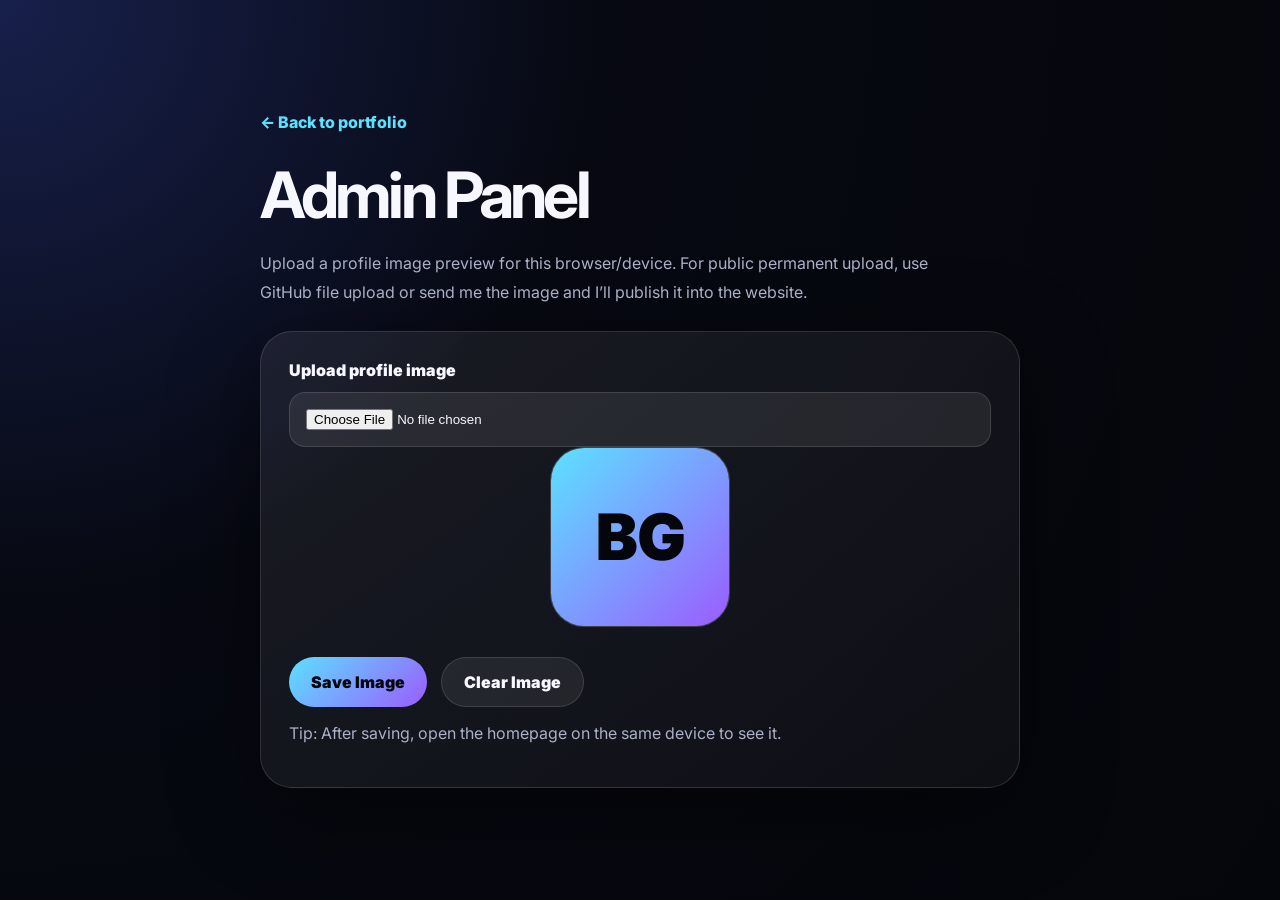
==== admin.html @ e7d26150 "Update portfolio: admin.html" ====
<!DOCTYPE html>
<html lang="en">
<head>
  <meta charset="UTF-8" />
  <meta name="viewport" content="width=device-width, initial-scale=1.0" />
  <title>BKHawk Admin Panel</title>
  <link rel="preconnect" href="https://fonts.googleapis.com">
  <link rel="preconnect" href="https://fonts.gstatic.com" crossorigin>
  <link href="https://fonts.googleapis.com/css2?family=Inter:wght@400;600;800;900&display=swap" rel="stylesheet">
  <link rel="stylesheet" href="styles.css" />
</head>
<body class="admin-body">
  <main class="admin-panel">
    <a class="back" href="index.html">← Back to portfolio</a>
    <h1>Admin Panel</h1>
    <p class="lead small">Upload a profile image preview for this browser/device. For public permanent upload, use GitHub file upload or send me the image and I’ll publish it into the website.</p>

    <div class="admin-card">
      <label for="imageUpload">Upload profile image</label>
      <input id="imageUpload" type="file" accept="image/*" />
      <div class="preview-box">
        <img id="adminPreview" alt="Preview" />
        <div id="adminFallback" class="image-fallback">BG</div>
      </div>
      <div class="hero-actions">
        <button class="btn primary" id="saveImage">Save Image</button>
        <button class="btn ghost" id="clearImage">Clear Image</button>
      </div>
      <p class="hint">Tip: After saving, open the homepage on the same device to see it.</p>
    </div>
  </main>
  <script src="script.js"></script>
</body>
</html>
---- styles.css ----
:root{--bg:#050611;--panel:rgba(255,255,255,.075);--panel2:rgba(255,255,255,.12);--text:#f7f8ff;--muted:#aab0c5;--line:rgba(255,255,255,.13);--blue:#5ce1ff;--purple:#9b5cff;--gold:#ffd66b;--green:#7cffb2;--shadow:0 24px 90px rgba(0,0,0,.48)}*{box-sizing:border-box}html{scroll-behavior:smooth}body{margin:0;font-family:Inter,system-ui,-apple-system,Segoe UI,sans-serif;color:var(--text);background:radial-gradient(circle at top left,#17204b 0,#070912 38%,#05060b 100%);min-height:100vh;overflow-x:hidden}a{color:inherit;text-decoration:none}.noise{position:fixed;inset:0;pointer-events:none;opacity:.05;background-image:url("data:image/svg+xml,%3Csvg xmlns='http://www.w3.org/2000/svg' width='160' height='160'%3E%3Cfilter id='n'%3E%3CfeTurbulence type='fractalNoise' baseFrequency='.8' numOctaves='3' stitchTiles='stitch'/%3E%3C/filter%3E%3Crect width='100%25' height='100%25' filter='url(%23n)'/%3E%3C/svg%3E")}.bg-orb{position:fixed;border-radius:999px;filter:blur(34px);opacity:.43;pointer-events:none}.orb-one{width:340px;height:340px;background:#5ce1ff;top:70px;left:-130px}.orb-two{width:410px;height:410px;background:#9b5cff;right:-170px;bottom:70px}.nav{position:sticky;top:0;z-index:10;display:flex;align-items:center;justify-content:space-between;padding:20px 7vw;background:rgba(7,9,18,.72);backdrop-filter:blur(18px);border-bottom:1px solid var(--line)}.brand{font-weight:900;letter-spacing:.08em}.brand span{color:var(--blue)}.nav nav{display:flex;gap:20px;color:var(--muted);font-weight:700}.nav nav a:hover,.admin-link{color:var(--text)}.section{width:min(1120px,86vw);margin:0 auto;padding:88px 0}.hero{display:grid;grid-template-columns:1.15fr .85fr;gap:44px;align-items:center;min-height:82vh}.eyebrow{color:var(--blue);text-transform:uppercase;letter-spacing:.18em;font-size:.78rem;font-weight:900}.hero h1{font-size:clamp(2.6rem,6.8vw,5.8rem);line-height:.92;margin:14px 0 22px;letter-spacing:-.07em}.lead{font-size:1.18rem;line-height:1.8;color:var(--muted);max-width:720px}.lead.small{font-size:1rem}.hero-actions{display:flex;gap:14px;flex-wrap:wrap;margin-top:30px}.btn{display:inline-flex;align-items:center;justify-content:center;padding:14px 22px;border-radius:999px;font-weight:900;border:1px solid var(--line);transition:.2s transform,.2s background;cursor:pointer;font-family:inherit;font-size:1rem}.btn:hover{transform:translateY(-2px)}.primary{background:linear-gradient(135deg,var(--blue),var(--purple));color:#05060b;border:0}.ghost{background:var(--panel);color:var(--text)}.profile-card,.card,.glass,.showcase-card,.contact,.admin-card{background:linear-gradient(145deg,var(--panel),rgba(255,255,255,.035));border:1px solid var(--line);box-shadow:var(--shadow);border-radius:32px}.profile-card{padding:32px;text-align:center;position:relative;overflow:hidden}.profile-card:before,.showcase-card:before{content:"";position:absolute;inset:-1px;background:linear-gradient(135deg,transparent,rgba(92,225,255,.18),transparent);pointer-events:none}.image-frame,.preview-box{width:180px;height:180px;margin:0 auto 22px;border-radius:34px;overflow:hidden;border:1px solid var(--line);background:rgba(255,255,255,.08);display:grid;place-items:center;position:relative}.image-frame img,.preview-box img{width:100%;height:100%;object-fit:cover;display:none}.image-fallback{position:absolute;inset:0;display:grid;place-items:center;font-size:4rem;font-weight:900;background:linear-gradient(135deg,var(--blue),var(--purple));color:#05060b}.profile-card h2{font-size:2rem;margin:0}.profile-card p{color:var(--muted);line-height:1.7}.mini-tags{display:grid;gap:10px;margin-top:22px}.mini-tags span{padding:11px 12px;border-radius:16px;background:rgba(255,255,255,.07);border:1px solid var(--line);color:var(--muted);font-weight:700;font-size:.9rem}.split{display:grid;grid-template-columns:.8fr 1.2fr;gap:60px;padding:48px}.about-text p{font-size:1.05rem;line-height:1.9;color:var(--muted)}strong{color:var(--text)}h2{font-size:clamp(2rem,4vw,3.35rem);line-height:1;margin:12px 0 28px;letter-spacing:-.05em}.grid{display:grid;grid-template-columns:repeat(4,1fr);gap:18px}.card{padding:26px;min-height:270px}.card .icon{font-size:2.2rem}.card h3{font-size:1.18rem;margin:20px 0 10px}.card p{color:var(--muted);line-height:1.7}.center{text-align:center;padding:54px}.skills{display:flex;flex-wrap:wrap;justify-content:center;gap:12px}.skills span{padding:13px 18px;border:1px solid var(--line);border-radius:999px;background:var(--panel2);font-weight:800}.showcase-card{position:relative;overflow:hidden;padding:48px}.showcase-card p{color:var(--muted);line-height:1.8}.contact{padding:44px;text-align:center}.contact-grid{display:grid;grid-template-columns:repeat(2,1fr);gap:16px;margin-top:28px}.contact-grid a{padding:20px;border:1px solid var(--line);border-radius:22px;background:rgba(255,255,255,.06)}.contact-grid strong,.contact-grid span{display:block}.contact-grid span{color:var(--muted);margin-top:6px}footer{width:min(1120px,86vw);margin:0 auto;padding:34px 0 60px;color:var(--muted);border-top:1px solid var(--line)}.admin-body{display:grid;place-items:center;padding:30px}.admin-panel{width:min(760px,94vw)}.back{color:var(--blue);font-weight:800}.admin-panel h1{font-size:clamp(2.4rem,7vw,4rem);letter-spacing:-.06em;margin:24px 0 8px}.admin-card{padding:28px;margin-top:24px}.admin-card label{display:block;font-weight:900;margin-bottom:12px}.admin-card input{width:100%;padding:16px;border-radius:16px;background:rgba(255,255,255,.08);border:1px solid var(--line);color:var(--text)}.hint{color:var(--muted)}@media(max-width:960px){.nav{padding:18px 5vw}.nav nav{display:none}.hero,.split{grid-template-columns:1fr}.section{width:min(92vw,1120px);padding:64px 0}.hero{min-height:auto}.hero h1{font-size:3rem}.grid,.contact-grid{grid-template-columns:1fr}.split,.center,.showcase-card,.contact{padding:28px}.profile-card{padding:26px}}
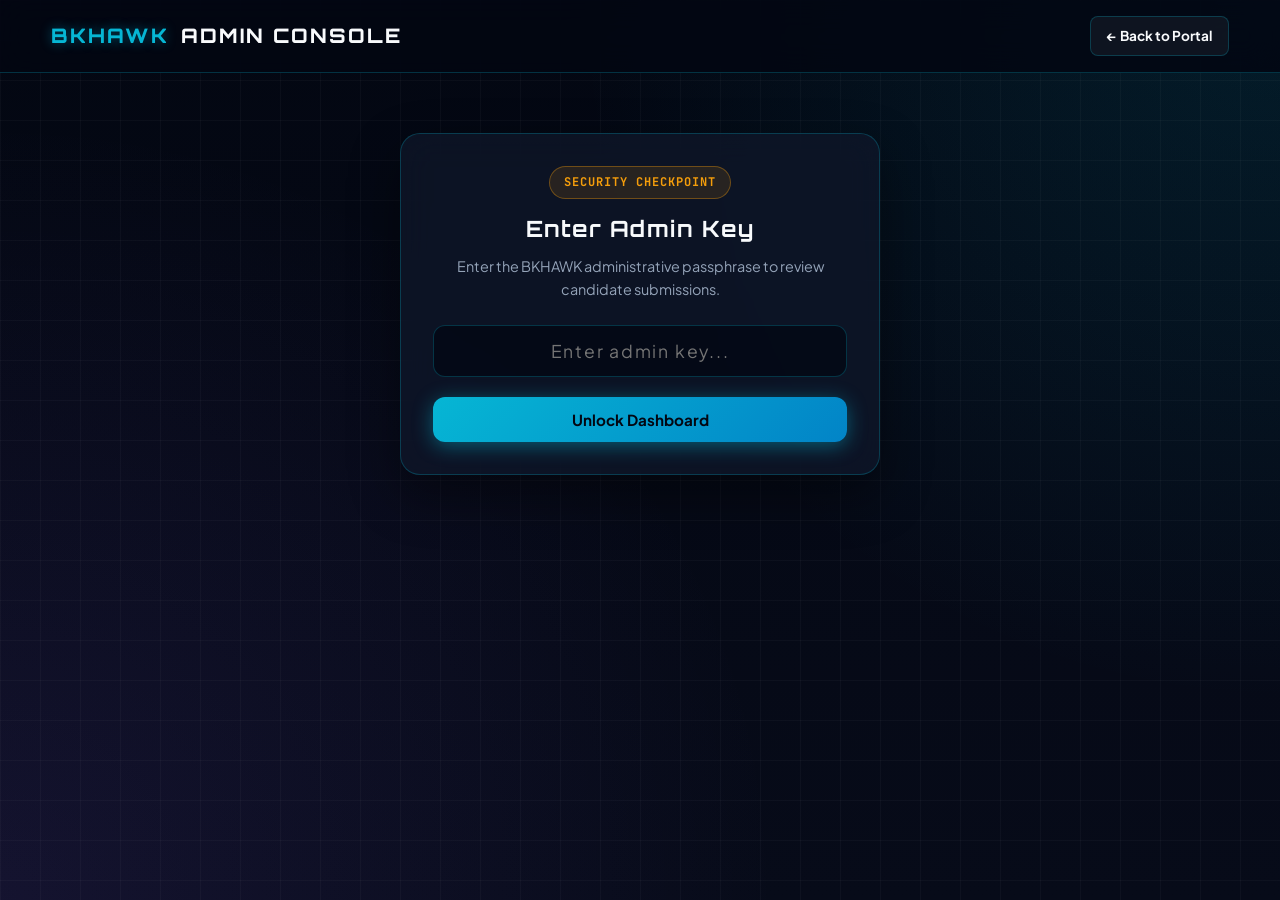
==== commit 55c5b6a9: "Deploy BKHAWK HACKING portal: Google Sign-in, intake form, Telebirr escrow, pending review dashboard" ====
--- a/admin.html
+++ b/admin.html
@@ -1,34 +1,129 @@
 <!DOCTYPE html>
 <html lang="en">
 <head>
-  <meta charset="UTF-8" />
-  <meta name="viewport" content="width=device-width, initial-scale=1.0" />
-  <title>BKHawk Admin Panel</title>
+  <meta charset="UTF-8">
+  <meta name="viewport" content="width=device-width, initial-scale=1.0">
+  <title>BKHAWK HACKING — Admin Operations Console</title>
   <link rel="preconnect" href="https://fonts.googleapis.com">
   <link rel="preconnect" href="https://fonts.gstatic.com" crossorigin>
-  <link href="https://fonts.googleapis.com/css2?family=Inter:wght@400;600;800;900&display=swap" rel="stylesheet">
-  <link rel="stylesheet" href="styles.css" />
+  <link href="https://fonts.googleapis.com/css2?family=Orbitron:wght@600;800;900&family=JetBrains+Mono:wght@400;600;700&family=Plus+Jakarta+Sans:wght@400;500;600;700;800&display=swap" rel="stylesheet">
+  <link rel="stylesheet" href="styles.css">
 </head>
-<body class="admin-body">
-  <main class="admin-panel">
-    <a class="back" href="index.html">← Back to portfolio</a>
-    <h1>Admin Panel</h1>
-    <p class="lead small">Upload a profile image preview for this browser/device. For public permanent upload, use GitHub file upload or send me the image and I’ll publish it into the website.</p>
+<body style="padding-bottom: 60px;">
+  <div class="cyber-grid"></div>
 
-    <div class="admin-card">
-      <label for="imageUpload">Upload profile image</label>
-      <input id="imageUpload" type="file" accept="image/*" />
-      <div class="preview-box">
-        <img id="adminPreview" alt="Preview" />
-        <div id="adminFallback" class="image-fallback">BG</div>
+  <!-- Navbar -->
+  <header class="navbar">
+    <div class="container nav-container">
+      <a href="index.html" class="brand-logo">
+        <span class="accent">BKHAWK</span> ADMIN CONSOLE
+      </a>
+      <div class="nav-actions">
+        <a href="index.html" class="btn btn-secondary btn-sm">← Back to Portal</a>
+        <button id="logoutBtn" class="btn btn-secondary btn-sm" onclick="adminLogout()" style="display: none;">Logout</button>
       </div>
-      <div class="hero-actions">
-        <button class="btn primary" id="saveImage">Save Image</button>
-        <button class="btn ghost" id="clearImage">Clear Image</button>
+    </div>
+  </header>
+
+  <main class="container" style="margin-top: 40px;">
+    <!-- Passcode Gate (if not authenticated) -->
+    <section id="authGate" class="card" style="max-width: 480px; margin: 60px auto; text-align: center;">
+      <div class="badge badge-gold" style="margin-bottom: 12px;">SECURITY CHECKPOINT</div>
+      <h2 class="card-title">Enter Admin Key</h2>
+      <p class="card-subtitle" style="margin-bottom: 24px;">Enter the BKHAWK administrative passphrase to review candidate submissions.</p>
+
+      <div class="form-group">
+        <input type="password" id="adminKeyInput" class="form-input" placeholder="Enter admin key..." style="text-align: center; font-size: 1.1rem; letter-spacing: 0.1em;">
       </div>
-      <p class="hint">Tip: After saving, open the homepage on the same device to see it.</p>
+      <button class="btn btn-primary" onclick="unlockAdmin()" style="width: 100%;">Unlock Dashboard</button>
+      <p id="authError" style="color: var(--red); font-size: 0.85rem; margin-top: 12px; display: none;">Invalid admin key.</p>
+    </section>
+
+    <!-- Main Admin Dashboard View -->
+    <section id="adminDashboard" style="display: none;">
+      <!-- Stats Row -->
+      <div style="display: grid; grid-template-columns: repeat(auto-fit, minmax(200px, 1fr)); gap: 16px; margin-bottom: 30px;">
+        <div class="card" style="padding: 20px;">
+          <span style="color: var(--text-dim); font-size: 0.8rem; text-transform: uppercase; font-weight: 700;">Total Submissions</span>
+          <div id="statTotal" style="font-family: var(--font-display); font-size: 2rem; color: var(--text); margin-top: 6px;">0</div>
+        </div>
+        <div class="card" style="padding: 20px; border-color: rgba(245, 158, 11, 0.4);">
+          <span style="color: var(--gold); font-size: 0.8rem; text-transform: uppercase; font-weight: 700;">🟡 Pending Review</span>
+          <div id="statPending" style="font-family: var(--font-display); font-size: 2rem; color: var(--gold); margin-top: 6px;">0</div>
+        </div>
+        <div class="card" style="padding: 20px; border-color: rgba(6, 182, 212, 0.4);">
+          <span style="color: var(--cyan); font-size: 0.8rem; text-transform: uppercase; font-weight: 700;">🔵 In Progress</span>
+          <div id="statRunning" style="font-family: var(--font-display); font-size: 2rem; color: var(--cyan); margin-top: 6px;">0</div>
+        </div>
+        <div class="card" style="padding: 20px; border-color: rgba(16, 185, 129, 0.4);">
+          <span style="color: var(--emerald); font-size: 0.8rem; text-transform: uppercase; font-weight: 700;">🟢 Completed</span>
+          <div id="statCompleted" style="font-family: var(--font-display); font-size: 2rem; color: var(--emerald); margin-top: 6px;">0</div>
+        </div>
+      </div>
+
+      <!-- Controls & Search -->
+      <div class="card" style="padding: 24px; margin-bottom: 24px;">
+        <div style="display: flex; justify-content: space-between; align-items: center; flex-wrap: wrap; gap: 16px;">
+          <div>
+            <h2 class="card-title" style="margin-bottom: 4px;">Candidate Submissions Queue</h2>
+            <p class="card-subtitle">All submissions ordered chronologically by submit time.</p>
+          </div>
+          <div style="display: flex; gap: 10px; align-items: center;">
+            <button class="btn btn-secondary btn-sm" onclick="fetchAdminSubmissions()">🔄 Refresh Queue</button>
+            <span id="autoRefreshStatus" style="font-size: 0.8rem; color: var(--text-dim); font-family: var(--font-mono);">Auto: ON (10s)</span>
+          </div>
+        </div>
+      </div>
+
+      <!-- Submissions Table Card -->
+      <div class="card" style="padding: 0; overflow: hidden;">
+        <div class="admin-table-container">
+          <table class="admin-table">
+            <thead>
+              <tr>
+                <th>Submission ID</th>
+                <th>Submit Time (UTC)</th>
+                <th>Candidate Details</th>
+                <th>Phone Number</th>
+                <th>Telebirr Ref / SMS</th>
+                <th>Status</th>
+                <th>Actions</th>
+              </tr>
+            </thead>
+            <tbody id="submissionsTableBody">
+              <tr>
+                <td colspan="7" style="text-align: center; color: var(--text-dim); padding: 40px;">
+                  Loading queue...
+                </td>
+              </tr>
+            </tbody>
+          </table>
+        </div>
+      </div>
+    </section>
+  </main>
+
+  <!-- Inspection Modal -->
+  <div id="inspectModal" class="modal-overlay">
+    <div class="modal-content">
+      <div style="display: flex; justify-content: space-between; align-items: center; margin-bottom: 20px;">
+        <h3 class="card-title" style="margin-bottom: 0;">Submission Details</h3>
+        <button class="copy-btn" onclick="closeModal()">✕ Close</button>
+      </div>
+      <div id="modalDetailsBody" style="font-family: var(--font-mono); font-size: 0.88rem; line-height: 1.8;">
+      </div>
+      <div style="margin-top: 24px; display: flex; gap: 12px; justify-content: flex-end;">
+        <button class="btn btn-secondary btn-sm" onclick="closeModal()">Close</button>
+      </div>
     </div>
-  </main>
+  </div>
+
   <script src="script.js"></script>
+  <script>
+    // Initialize admin dashboard
+    window.addEventListener('DOMContentLoaded', () => {
+      checkAdminAuth();
+    });
+  </script>
 </body>
 </html>
--- a/styles.css
+++ b/styles.css
@@ -1 +1,619 @@
-:root{--bg:#050611;--panel:rgba(255,255,255,.075);--panel2:rgba(255,255,255,.12);--text:#f7f8ff;--muted:#aab0c5;--line:rgba(255,255,255,.13);--blue:#5ce1ff;--purple:#9b5cff;--gold:#ffd66b;--green:#7cffb2;--shadow:0 24px 90px rgba(0,0,0,.48)}*{box-sizing:border-box}html{scroll-behavior:smooth}body{margin:0;font-family:Inter,system-ui,-apple-system,Segoe UI,sans-serif;color:var(--text);background:radial-gradient(circle at top left,#17204b 0,#070912 38%,#05060b 100%);min-height:100vh;overflow-x:hidden}a{color:inherit;text-decoration:none}.noise{position:fixed;inset:0;pointer-events:none;opacity:.05;background-image:url("data:image/svg+xml,%3Csvg xmlns='http://www.w3.org/2000/svg' width='160' height='160'%3E%3Cfilter id='n'%3E%3CfeTurbulence type='fractalNoise' baseFrequency='.8' numOctaves='3' stitchTiles='stitch'/%3E%3C/filter%3E%3Crect width='100%25' height='100%25' filter='url(%23n)'/%3E%3C/svg%3E")}.bg-orb{position:fixed;border-radius:999px;filter:blur(34px);opacity:.43;pointer-events:none}.orb-one{width:340px;height:340px;background:#5ce1ff;top:70px;left:-130px}.orb-two{width:410px;height:410px;background:#9b5cff;right:-170px;bottom:70px}.nav{position:sticky;top:0;z-index:10;display:flex;align-items:center;justify-content:space-between;padding:20px 7vw;background:rgba(7,9,18,.72);backdrop-filter:blur(18px);border-bottom:1px solid var(--line)}.brand{font-weight:900;letter-spacing:.08em}.brand span{color:var(--blue)}.nav nav{display:flex;gap:20px;color:var(--muted);font-weight:700}.nav nav a:hover,.admin-link{color:var(--text)}.section{width:min(1120px,86vw);margin:0 auto;padding:88px 0}.hero{display:grid;grid-template-columns:1.15fr .85fr;gap:44px;align-items:center;min-height:82vh}.eyebrow{color:var(--blue);text-transform:uppercase;letter-spacing:.18em;font-size:.78rem;font-weight:900}.hero h1{font-size:clamp(2.6rem,6.8vw,5.8rem);line-height:.92;margin:14px 0 22px;letter-spacing:-.07em}.lead{font-size:1.18rem;line-height:1.8;color:var(--muted);max-width:720px}.lead.small{font-size:1rem}.hero-actions{display:flex;gap:14px;flex-wrap:wrap;margin-top:30px}.btn{display:inline-flex;align-items:center;justify-content:center;padding:14px 22px;border-radius:999px;font-weight:900;border:1px solid var(--line);transition:.2s transform,.2s background;cursor:pointer;font-family:inherit;font-size:1rem}.btn:hover{transform:translateY(-2px)}.primary{background:linear-gradient(135deg,var(--blue),var(--purple));color:#05060b;border:0}.ghost{background:var(--panel);color:var(--text)}.profile-card,.card,.glass,.showcase-card,.contact,.admin-card{background:linear-gradient(145deg,var(--panel),rgba(255,255,255,.035));border:1px solid var(--line);box-shadow:var(--shadow);border-radius:32px}.profile-card{padding:32px;text-align:center;position:relative;overflow:hidden}.profile-card:before,.showcase-card:before{content:"";position:absolute;inset:-1px;background:linear-gradient(135deg,transparent,rgba(92,225,255,.18),transparent);pointer-events:none}.image-frame,.preview-box{width:180px;height:180px;margin:0 auto 22px;border-radius:34px;overflow:hidden;border:1px solid var(--line);background:rgba(255,255,255,.08);display:grid;place-items:center;position:relative}.image-frame img,.preview-box img{width:100%;height:100%;object-fit:cover;display:none}.image-fallback{position:absolute;inset:0;display:grid;place-items:center;font-size:4rem;font-weight:900;background:linear-gradient(135deg,var(--blue),var(--purple));color:#05060b}.profile-card h2{font-size:2rem;margin:0}.profile-card p{color:var(--muted);line-height:1.7}.mini-tags{display:grid;gap:10px;margin-top:22px}.mini-tags span{padding:11px 12px;border-radius:16px;background:rgba(255,255,255,.07);border:1px solid var(--line);color:var(--muted);font-weight:700;font-size:.9rem}.split{display:grid;grid-template-columns:.8fr 1.2fr;gap:60px;padding:48px}.about-text p{font-size:1.05rem;line-height:1.9;color:var(--muted)}strong{color:var(--text)}h2{font-size:clamp(2rem,4vw,3.35rem);line-height:1;margin:12px 0 28px;letter-spacing:-.05em}.grid{display:grid;grid-template-columns:repeat(4,1fr);gap:18px}.card{padding:26px;min-height:270px}.card .icon{font-size:2.2rem}.card h3{font-size:1.18rem;margin:20px 0 10px}.card p{color:var(--muted);line-height:1.7}.center{text-align:center;padding:54px}.skills{display:flex;flex-wrap:wrap;justify-content:center;gap:12px}.skills span{padding:13px 18px;border:1px solid var(--line);border-radius:999px;background:var(--panel2);font-weight:800}.showcase-card{position:relative;overflow:hidden;padding:48px}.showcase-card p{color:var(--muted);line-height:1.8}.contact{padding:44px;text-align:center}.contact-grid{display:grid;grid-template-columns:repeat(2,1fr);gap:16px;margin-top:28px}.contact-grid a{padding:20px;border:1px solid var(--line);border-radius:22px;background:rgba(255,255,255,.06)}.contact-grid strong,.contact-grid span{display:block}.contact-grid span{color:var(--muted);margin-top:6px}footer{width:min(1120px,86vw);margin:0 auto;padding:34px 0 60px;color:var(--muted);border-top:1px solid var(--line)}.admin-body{display:grid;place-items:center;padding:30px}.admin-panel{width:min(760px,94vw)}.back{color:var(--blue);font-weight:800}.admin-panel h1{font-size:clamp(2.4rem,7vw,4rem);letter-spacing:-.06em;margin:24px 0 8px}.admin-card{padding:28px;margin-top:24px}.admin-card label{display:block;font-weight:900;margin-bottom:12px}.admin-card input{width:100%;padding:16px;border-radius:16px;background:rgba(255,255,255,.08);border:1px solid var(--line);color:var(--text)}.hint{color:var(--muted)}@media(max-width:960px){.nav{padding:18px 5vw}.nav nav{display:none}.hero,.split{grid-template-columns:1fr}.section{width:min(92vw,1120px);padding:64px 0}.hero{min-height:auto}.hero h1{font-size:3rem}.grid,.contact-grid{grid-template-columns:1fr}.split,.center,.showcase-card,.contact{padding:28px}.profile-card{padding:26px}}
+:root {
+  --bg: #030712;
+  --bg-card: rgba(15, 23, 42, 0.75);
+  --border: rgba(6, 182, 212, 0.25);
+  --border-focus: #06b6d4;
+  --cyan: #06b6d4;
+  --cyan-glow: rgba(6, 182, 212, 0.45);
+  --emerald: #10b981;
+  --emerald-glow: rgba(16, 185, 129, 0.35);
+  --gold: #f59e0b;
+  --gold-glow: rgba(245, 158, 11, 0.3);
+  --red: #f43f5e;
+  --purple: #8b5cf6;
+  --telebirr: #0284c7;
+  --text: #f8fafc;
+  --text-dim: #94a3b8;
+  --font-mono: 'JetBrains Mono', 'Fira Code', monospace;
+  --font-sans: 'Plus Jakarta Sans', system-ui, -apple-system, sans-serif;
+  --font-display: 'Orbitron', sans-serif;
+}
+
+* {
+  box-sizing: border-box;
+  margin: 0;
+  padding: 0;
+}
+
+html {
+  scroll-behavior: smooth;
+}
+
+body {
+  background-color: var(--bg);
+  background-image: 
+    radial-gradient(circle at top right, rgba(6, 182, 212, 0.12), transparent 45%),
+    radial-gradient(circle at bottom left, rgba(139, 92, 246, 0.1), transparent 50%),
+    linear-gradient(to bottom, #030712, #070b19);
+  color: var(--text);
+  font-family: var(--font-sans);
+  min-height: 100vh;
+  line-height: 1.6;
+  overflow-x: hidden;
+}
+
+/* Background Cyber Grid */
+.cyber-grid {
+  position: fixed;
+  inset: 0;
+  background-image: 
+    linear-gradient(to right, rgba(255, 255, 255, 0.03) 1px, transparent 1px),
+    linear-gradient(to bottom, rgba(255, 255, 255, 0.03) 1px, transparent 1px);
+  background-size: 40px 40px;
+  pointer-events: none;
+  z-index: 0;
+}
+
+.container {
+  width: min(1200px, 92vw);
+  margin: 0 auto;
+  position: relative;
+  z-index: 1;
+}
+
+/* Navigation */
+.navbar {
+  position: sticky;
+  top: 0;
+  z-index: 50;
+  backdrop-filter: blur(16px);
+  background: rgba(3, 7, 18, 0.85);
+  border-bottom: 1px solid var(--border);
+  padding: 16px 0;
+}
+
+.nav-container {
+  display: flex;
+  align-items: center;
+  justify-content: space-between;
+}
+
+.brand-logo {
+  display: flex;
+  align-items: center;
+  gap: 12px;
+  font-family: var(--font-display);
+  font-size: 1.25rem;
+  font-weight: 800;
+  letter-spacing: 0.1em;
+  color: var(--text);
+  text-decoration: none;
+}
+
+.brand-logo .accent {
+  color: var(--cyan);
+  text-shadow: 0 0 12px var(--cyan-glow);
+}
+
+.nav-links {
+  display: flex;
+  align-items: center;
+  gap: 24px;
+}
+
+.nav-links a {
+  color: var(--text-dim);
+  text-decoration: none;
+  font-size: 0.92rem;
+  font-weight: 600;
+  transition: color 0.2s;
+}
+
+.nav-links a:hover {
+  color: var(--cyan);
+}
+
+.nav-actions {
+  display: flex;
+  align-items: center;
+  gap: 14px;
+}
+
+/* Badges */
+.badge {
+  display: inline-flex;
+  align-items: center;
+  gap: 6px;
+  padding: 6px 14px;
+  border-radius: 999px;
+  font-size: 0.75rem;
+  font-weight: 700;
+  text-transform: uppercase;
+  letter-spacing: 0.08em;
+  font-family: var(--font-mono);
+}
+
+.badge-cyan {
+  background: rgba(6, 182, 212, 0.12);
+  color: var(--cyan);
+  border: 1px solid rgba(6, 182, 212, 0.35);
+}
+
+.badge-gold {
+  background: rgba(245, 158, 11, 0.12);
+  color: var(--gold);
+  border: 1px solid rgba(245, 158, 11, 0.35);
+}
+
+.badge-emerald {
+  background: rgba(16, 185, 129, 0.12);
+  color: var(--emerald);
+  border: 1px solid rgba(16, 185, 129, 0.35);
+}
+
+.badge-red {
+  background: rgba(244, 63, 94, 0.12);
+  color: var(--red);
+  border: 1px solid rgba(244, 63, 94, 0.35);
+}
+
+/* Hero Section */
+.hero {
+  padding: 80px 0 60px;
+  text-align: center;
+}
+
+.hero h1 {
+  font-family: var(--font-display);
+  font-size: clamp(2.4rem, 6vw, 4.2rem);
+  font-weight: 900;
+  line-height: 1.1;
+  letter-spacing: -0.02em;
+  margin: 20px 0;
+  background: linear-gradient(135deg, #ffffff 40%, var(--cyan) 100%);
+  -webkit-background-clip: text;
+  -webkit-text-fill-color: transparent;
+}
+
+.hero p.lead {
+  font-size: 1.15rem;
+  color: var(--text-dim);
+  max-width: 760px;
+  margin: 0 auto 36px;
+  line-height: 1.8;
+}
+
+.hero-cta {
+  display: flex;
+  justify-content: center;
+  gap: 16px;
+  flex-wrap: wrap;
+}
+
+/* Buttons */
+.btn {
+  display: inline-flex;
+  align-items: center;
+  justify-content: center;
+  gap: 10px;
+  padding: 13px 26px;
+  border-radius: 12px;
+  font-size: 0.95rem;
+  font-weight: 700;
+  cursor: pointer;
+  transition: all 0.25s ease;
+  text-decoration: none;
+  font-family: var(--font-sans);
+  border: none;
+}
+
+.btn-primary {
+  background: linear-gradient(135deg, var(--cyan), #0284c7);
+  color: #030712;
+  box-shadow: 0 4px 20px var(--cyan-glow);
+}
+
+.btn-primary:hover {
+  transform: translateY(-2px);
+  box-shadow: 0 6px 28px var(--cyan-glow);
+}
+
+.btn-secondary {
+  background: rgba(255, 255, 255, 0.05);
+  color: var(--text);
+  border: 1px solid var(--border);
+}
+
+.btn-secondary:hover {
+  background: rgba(255, 255, 255, 0.1);
+  border-color: var(--cyan);
+}
+
+.btn-telebirr {
+  background: linear-gradient(135deg, #0284c7, #0369a1);
+  color: #ffffff;
+  box-shadow: 0 4px 18px rgba(2, 132, 199, 0.4);
+}
+
+.btn-telebirr:hover {
+  transform: translateY(-2px);
+}
+
+.btn-admin {
+  background: rgba(139, 92, 246, 0.15);
+  color: #c4b5fd;
+  border: 1px solid rgba(139, 92, 246, 0.4);
+}
+
+.btn-admin:hover {
+  background: rgba(139, 92, 246, 0.25);
+}
+
+.btn-sm {
+  padding: 8px 16px;
+  font-size: 0.85rem;
+  border-radius: 8px;
+}
+
+/* Cards & Layout */
+.grid-2 {
+  display: grid;
+  grid-template-columns: 1.1fr 0.9fr;
+  gap: 32px;
+  margin: 50px 0;
+  align-items: start;
+}
+
+.card {
+  background: var(--bg-card);
+  backdrop-filter: blur(16px);
+  border: 1px solid var(--border);
+  border-radius: 20px;
+  padding: 32px;
+  box-shadow: 0 20px 50px rgba(0, 0, 0, 0.4);
+}
+
+.card-header {
+  margin-bottom: 24px;
+}
+
+.card-title {
+  font-family: var(--font-display);
+  font-size: 1.4rem;
+  font-weight: 700;
+  letter-spacing: 0.05em;
+  color: var(--text);
+  margin-bottom: 8px;
+}
+
+.card-subtitle {
+  color: var(--text-dim);
+  font-size: 0.9rem;
+}
+
+/* Google Sign-in bar */
+.google-auth-box {
+  background: rgba(255, 255, 255, 0.04);
+  border: 1px dashed rgba(255, 255, 255, 0.15);
+  border-radius: 14px;
+  padding: 16px;
+  margin-bottom: 24px;
+  display: flex;
+  align-items: center;
+  justify-content: space-between;
+  gap: 16px;
+}
+
+.google-user-info {
+  display: flex;
+  align-items: center;
+  gap: 12px;
+}
+
+.google-user-avatar {
+  width: 38px;
+  height: 38px;
+  border-radius: 50%;
+  border: 2px solid var(--cyan);
+}
+
+/* Form Styles */
+.form-group {
+  margin-bottom: 20px;
+}
+
+.form-label {
+  display: block;
+  font-size: 0.86rem;
+  font-weight: 600;
+  color: var(--text);
+  margin-bottom: 8px;
+  text-transform: uppercase;
+  letter-spacing: 0.06em;
+}
+
+.form-input {
+  width: 100%;
+  padding: 14px 18px;
+  background: rgba(3, 7, 18, 0.65);
+  border: 1px solid var(--border);
+  border-radius: 12px;
+  color: var(--text);
+  font-family: var(--font-sans);
+  font-size: 0.95rem;
+  transition: all 0.2s;
+}
+
+.form-input:focus {
+  outline: none;
+  border-color: var(--cyan);
+  box-shadow: 0 0 16px var(--cyan-glow);
+}
+
+/* Checkbox Tracks */
+.tracks-selection {
+  display: grid;
+  grid-template-columns: 1fr 1fr;
+  gap: 12px;
+  margin: 16px 0 24px;
+}
+
+.track-check {
+  display: flex;
+  align-items: center;
+  gap: 10px;
+  background: rgba(255, 255, 255, 0.03);
+  border: 1px solid var(--border);
+  border-radius: 10px;
+  padding: 12px 14px;
+  cursor: pointer;
+  transition: all 0.2s;
+  font-size: 0.88rem;
+  font-weight: 600;
+}
+
+.track-check:hover {
+  background: rgba(6, 182, 212, 0.08);
+  border-color: var(--cyan);
+}
+
+.track-check input {
+  accent-color: var(--cyan);
+  width: 18px;
+  height: 18px;
+}
+
+/* Telebirr Box */
+.telebirr-banner {
+  background: linear-gradient(135deg, rgba(2, 132, 199, 0.2), rgba(15, 23, 42, 0.8));
+  border: 1px solid rgba(2, 132, 199, 0.4);
+  border-radius: 16px;
+  padding: 20px;
+  margin-bottom: 24px;
+}
+
+.telebirr-row {
+  display: flex;
+  align-items: center;
+  justify-content: space-between;
+  margin-bottom: 12px;
+}
+
+.telebirr-amount {
+  font-family: var(--font-mono);
+  font-size: 1.5rem;
+  font-weight: 800;
+  color: #38bdf8;
+}
+
+.telebirr-acc {
+  display: flex;
+  align-items: center;
+  gap: 10px;
+  background: rgba(0, 0, 0, 0.4);
+  padding: 8px 14px;
+  border-radius: 8px;
+  font-family: var(--font-mono);
+  font-size: 0.95rem;
+  color: #ffffff;
+}
+
+.copy-btn {
+  background: rgba(255, 255, 255, 0.1);
+  border: 1px solid rgba(255, 255, 255, 0.2);
+  color: #ffffff;
+  padding: 4px 10px;
+  border-radius: 6px;
+  font-size: 0.75rem;
+  cursor: pointer;
+  transition: all 0.2s;
+}
+
+.copy-btn:hover {
+  background: var(--cyan);
+  color: #030712;
+}
+
+/* Pending Review Result Card */
+.pending-card {
+  display: none;
+  background: linear-gradient(135deg, rgba(245, 158, 11, 0.08), rgba(15, 23, 42, 0.9));
+  border: 2px solid var(--gold);
+  border-radius: 20px;
+  padding: 32px;
+  box-shadow: 0 0 35px var(--gold-glow);
+  margin-top: 30px;
+  text-align: center;
+}
+
+.pending-header {
+  display: flex;
+  align-items: center;
+  justify-content: center;
+  gap: 12px;
+  margin-bottom: 16px;
+}
+
+.pending-title {
+  font-family: var(--font-display);
+  font-size: 1.6rem;
+  font-weight: 800;
+  color: var(--gold);
+}
+
+.meta-box {
+  background: rgba(0, 0, 0, 0.5);
+  border-radius: 12px;
+  padding: 16px;
+  margin: 20px 0;
+  font-family: var(--font-mono);
+  font-size: 0.9rem;
+  text-align: left;
+}
+
+.meta-row {
+  display: flex;
+  justify-content: space-between;
+  padding: 6px 0;
+  border-bottom: 1px solid rgba(255, 255, 255, 0.07);
+}
+
+.meta-row:last-child {
+  border-bottom: none;
+}
+
+.meta-label {
+  color: var(--text-dim);
+}
+
+.meta-value {
+  color: var(--cyan);
+  font-weight: 700;
+}
+
+/* Timeline Steps */
+.step-tracker {
+  display: flex;
+  justify-content: space-between;
+  margin: 30px 0 20px;
+  position: relative;
+}
+
+.step-tracker::before {
+  content: "";
+  position: absolute;
+  top: 18px;
+  left: 30px;
+  right: 30px;
+  height: 2px;
+  background: rgba(255, 255, 255, 0.1);
+  z-index: 0;
+}
+
+.step-item {
+  position: relative;
+  z-index: 1;
+  text-align: center;
+  flex: 1;
+}
+
+.step-circle {
+  width: 36px;
+  height: 36px;
+  border-radius: 50%;
+  background: #030712;
+  border: 2px solid var(--text-dim);
+  display: flex;
+  align-items: center;
+  justify-content: center;
+  margin: 0 auto 8px;
+  font-size: 0.85rem;
+  font-weight: 800;
+  font-family: var(--font-mono);
+}
+
+.step-item.active .step-circle {
+  border-color: var(--gold);
+  color: var(--gold);
+  box-shadow: 0 0 15px var(--gold-glow);
+}
+
+.step-item.completed .step-circle {
+  border-color: var(--emerald);
+  color: var(--emerald);
+  box-shadow: 0 0 15px var(--emerald-glow);
+}
+
+.step-text {
+  font-size: 0.75rem;
+  color: var(--text-dim);
+  font-weight: 600;
+}
+
+/* Admin Dashboard Table */
+.admin-table-container {
+  overflow-x: auto;
+  margin-top: 24px;
+}
+
+.admin-table {
+  width: 100%;
+  border-collapse: collapse;
+  font-size: 0.88rem;
+  text-align: left;
+}
+
+.admin-table th {
+  background: rgba(255, 255, 255, 0.04);
+  color: var(--text-dim);
+  padding: 14px 16px;
+  font-weight: 700;
+  text-transform: uppercase;
+  letter-spacing: 0.05em;
+  border-bottom: 1px solid var(--border);
+}
+
+.admin-table td {
+  padding: 16px;
+  border-bottom: 1px solid rgba(255, 255, 255, 0.06);
+  vertical-align: middle;
+}
+
+.admin-table tr:hover {
+  background: rgba(6, 182, 212, 0.04);
+}
+
+/* Modal */
+.modal-overlay {
+  display: none;
+  position: fixed;
+  inset: 0;
+  background: rgba(0, 0, 0, 0.8);
+  backdrop-filter: blur(8px);
+  z-index: 100;
+  place-items: center;
+  padding: 20px;
+}
+
+.modal-content {
+  background: var(--bg-card);
+  border: 1px solid var(--cyan);
+  border-radius: 20px;
+  padding: 32px;
+  max-width: 600px;
+  width: 100%;
+  box-shadow: 0 0 50px var(--cyan-glow);
+}
+
+/* Responsive */
+@media (max-width: 900px) {
+  .grid-2 {
+    grid-template-columns: 1fr;
+  }
+  .nav-links {
+    display: none;
+  }
+  .tracks-selection {
+    grid-template-columns: 1fr;
+  }
+}
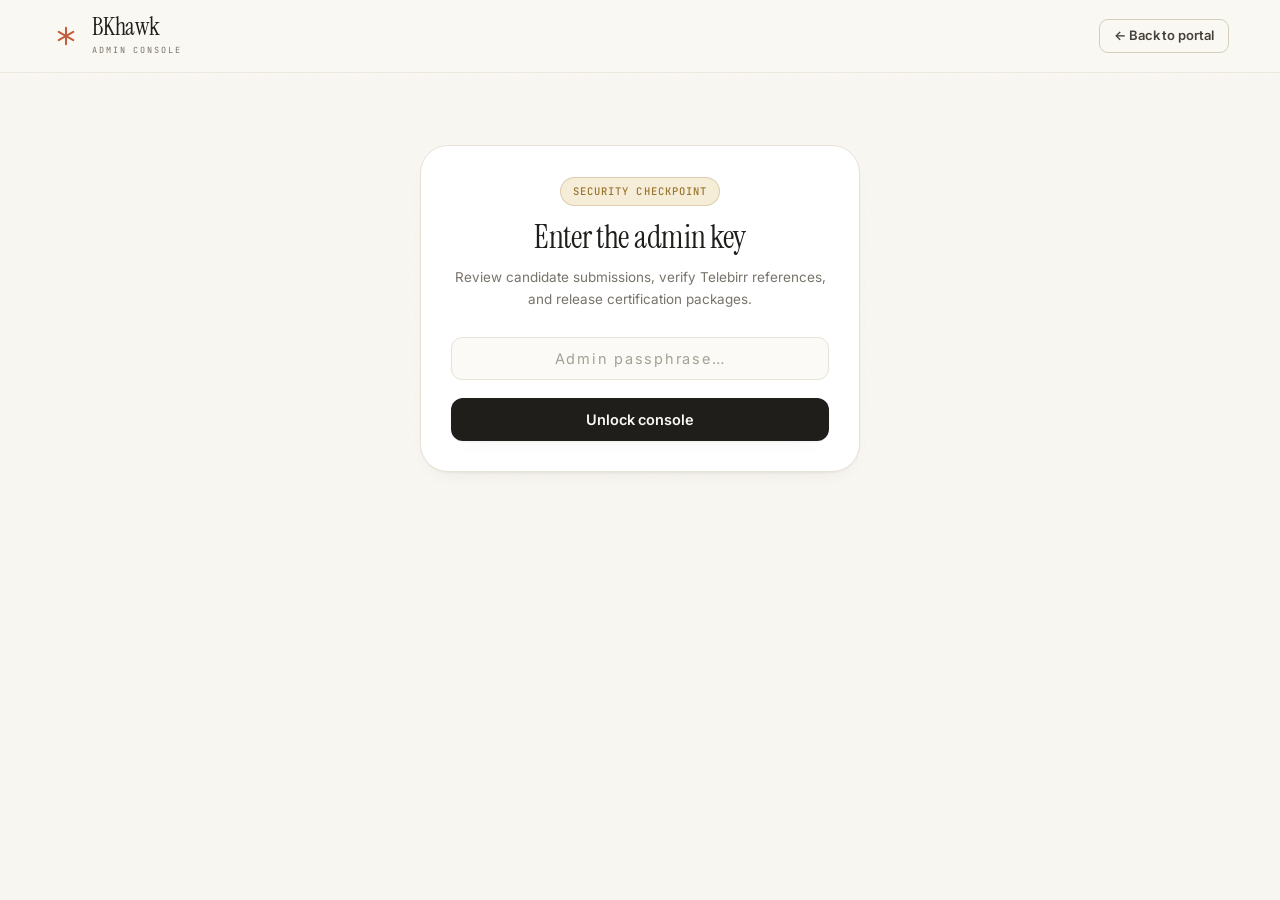
==== commit c9e0a162: "deploy: new BKHAWK portal UI + status app" ====
--- a/admin.html
+++ b/admin.html
@@ -1,100 +1,110 @@
 <!DOCTYPE html>
-<html lang="en">
+<html lang="en" data-theme="light">
 <head>
   <meta charset="UTF-8">
   <meta name="viewport" content="width=device-width, initial-scale=1.0">
-  <title>BKHAWK HACKING — Admin Operations Console</title>
+  <title>BKHAWK — Admin Console</title>
+  <link rel="icon" href="data:image/svg+xml,%3Csvg xmlns='http://www.w3.org/2000/svg' viewBox='0 0 64 64'%3E%3Crect width='64' height='64' rx='15' fill='%231f1e1b'/%3E%3Cpath d='M32 14v36M15 23l34 18M49 23L15 41' stroke='%23d97757' stroke-width='5' stroke-linecap='round'/%3E%3C/svg%3E">
   <link rel="preconnect" href="https://fonts.googleapis.com">
   <link rel="preconnect" href="https://fonts.gstatic.com" crossorigin>
-  <link href="https://fonts.googleapis.com/css2?family=Orbitron:wght@600;800;900&family=JetBrains+Mono:wght@400;600;700&family=Plus+Jakarta+Sans:wght@400;500;600;700;800&display=swap" rel="stylesheet">
+  <link href="https://fonts.googleapis.com/css2?family=Instrument+Serif:ital@0;1&family=Inter:wght@300;400;500;600;700&family=JetBrains+Mono:wght@400;500&display=swap" rel="stylesheet">
   <link rel="stylesheet" href="styles.css">
+  <script>
+    (function () {
+      try {
+        if (localStorage.getItem('bkhawk_theme') === 'dark') {
+          document.documentElement.dataset.theme = 'dark';
+        }
+      } catch (e) {}
+    })();
+  </script>
 </head>
 <body style="padding-bottom: 60px;">
-  <div class="cyber-grid"></div>
+  <div class="grain"></div>
 
-  <!-- Navbar -->
   <header class="navbar">
     <div class="container nav-container">
-      <a href="index.html" class="brand-logo">
-        <span class="accent">BKHAWK</span> ADMIN CONSOLE
+      <a href="index.html" class="brand" aria-label="BKHAWK portal">
+        <span class="brand-mark" aria-hidden="true">
+          <svg viewBox="0 0 24 24" fill="none" stroke="currentColor" stroke-width="2.2" stroke-linecap="round">
+            <path d="M12 3v18M4 7.5l16 9M20 7.5l-16 9"/>
+          </svg>
+        </span>
+        <span>
+          <span class="brand-word">BKhawk</span>
+          <span class="brand-tag">Admin Console</span>
+        </span>
       </a>
       <div class="nav-actions">
-        <a href="index.html" class="btn btn-secondary btn-sm">← Back to Portal</a>
-        <button id="logoutBtn" class="btn btn-secondary btn-sm" onclick="adminLogout()" style="display: none;">Logout</button>
+        <a href="index.html" class="btn btn-secondary btn-sm">← Back to portal</a>
+        <button id="logoutBtn" class="btn btn-admin btn-sm" onclick="adminLogout()" style="display: none;">Log out</button>
       </div>
     </div>
   </header>
 
   <main class="container" style="margin-top: 40px;">
-    <!-- Passcode Gate (if not authenticated) -->
-    <section id="authGate" class="card" style="max-width: 480px; margin: 60px auto; text-align: center;">
-      <div class="badge badge-gold" style="margin-bottom: 12px;">SECURITY CHECKPOINT</div>
-      <h2 class="card-title">Enter Admin Key</h2>
-      <p class="card-subtitle" style="margin-bottom: 24px;">Enter the BKHAWK administrative passphrase to review candidate submissions.</p>
+    <!-- Passcode gate -->
+    <section id="authGate" class="card auth-card">
+      <span class="badge badge-gold">Security checkpoint</span>
+      <h2 class="card-title">Enter the admin key</h2>
+      <p class="card-subtitle">Review candidate submissions, verify Telebirr references, and release certification packages.</p>
 
       <div class="form-group">
-        <input type="password" id="adminKeyInput" class="form-input" placeholder="Enter admin key..." style="text-align: center; font-size: 1.1rem; letter-spacing: 0.1em;">
+        <input type="password" id="adminKeyInput" class="form-input" placeholder="Admin passphrase…" style="text-align: center; letter-spacing: 0.12em;">
       </div>
-      <button class="btn btn-primary" onclick="unlockAdmin()" style="width: 100%;">Unlock Dashboard</button>
-      <p id="authError" style="color: var(--red); font-size: 0.85rem; margin-top: 12px; display: none;">Invalid admin key.</p>
+      <button class="btn btn-primary btn-block" onclick="unlockAdmin()">Unlock console</button>
+      <p id="authError" class="auth-error">Invalid admin key.</p>
     </section>
 
-    <!-- Main Admin Dashboard View -->
+    <!-- Dashboard -->
     <section id="adminDashboard" style="display: none;">
-      <!-- Stats Row -->
-      <div style="display: grid; grid-template-columns: repeat(auto-fit, minmax(200px, 1fr)); gap: 16px; margin-bottom: 30px;">
-        <div class="card" style="padding: 20px;">
-          <span style="color: var(--text-dim); font-size: 0.8rem; text-transform: uppercase; font-weight: 700;">Total Submissions</span>
-          <div id="statTotal" style="font-family: var(--font-display); font-size: 2rem; color: var(--text); margin-top: 6px;">0</div>
+      <div class="admin-stats">
+        <div class="stat-card">
+          <span class="stat-card-label"><span class="s-dot"></span>Total submissions</span>
+          <div id="statTotal" class="stat-card-value">0</div>
         </div>
-        <div class="card" style="padding: 20px; border-color: rgba(245, 158, 11, 0.4);">
-          <span style="color: var(--gold); font-size: 0.8rem; text-transform: uppercase; font-weight: 700;">🟡 Pending Review</span>
-          <div id="statPending" style="font-family: var(--font-display); font-size: 2rem; color: var(--gold); margin-top: 6px;">0</div>
+        <div class="stat-card is-gold">
+          <span class="stat-card-label"><span class="s-dot"></span>Pending review</span>
+          <div id="statPending" class="stat-card-value">0</div>
         </div>
-        <div class="card" style="padding: 20px; border-color: rgba(6, 182, 212, 0.4);">
-          <span style="color: var(--cyan); font-size: 0.8rem; text-transform: uppercase; font-weight: 700;">🔵 In Progress</span>
-          <div id="statRunning" style="font-family: var(--font-display); font-size: 2rem; color: var(--cyan); margin-top: 6px;">0</div>
+        <div class="stat-card is-info">
+          <span class="stat-card-label"><span class="s-dot"></span>Awaiting payment</span>
+          <div id="statAwaiting" class="stat-card-value">0</div>
         </div>
-        <div class="card" style="padding: 20px; border-color: rgba(16, 185, 129, 0.4);">
-          <span style="color: var(--emerald); font-size: 0.8rem; text-transform: uppercase; font-weight: 700;">🟢 Completed</span>
-          <div id="statCompleted" style="font-family: var(--font-display); font-size: 2rem; color: var(--emerald); margin-top: 6px;">0</div>
+        <div class="stat-card is-sage">
+          <span class="stat-card-label"><span class="s-dot"></span>Released</span>
+          <div id="statReleased" class="stat-card-value">0</div>
         </div>
       </div>
 
-      <!-- Controls & Search -->
-      <div class="card" style="padding: 24px; margin-bottom: 24px;">
-        <div style="display: flex; justify-content: space-between; align-items: center; flex-wrap: wrap; gap: 16px;">
+      <div class="card" style="padding: 0; overflow: hidden;">
+        <div class="table-toolbar">
           <div>
-            <h2 class="card-title" style="margin-bottom: 4px;">Candidate Submissions Queue</h2>
-            <p class="card-subtitle">All submissions ordered chronologically by submit time.</p>
+            <h2>Candidate queue</h2>
+            <p>All submissions, newest first.</p>
           </div>
-          <div style="display: flex; gap: 10px; align-items: center;">
-            <button class="btn btn-secondary btn-sm" onclick="fetchAdminSubmissions()">🔄 Refresh Queue</button>
-            <span id="autoRefreshStatus" style="font-size: 0.8rem; color: var(--text-dim); font-family: var(--font-mono);">Auto: ON (10s)</span>
+          <div class="table-actions">
+            <button class="btn btn-secondary btn-sm" onclick="fetchAdminSubmissions()">Refresh</button>
+            <span class="auto-note">Auto &middot; 10s</span>
           </div>
         </div>
-      </div>
 
-      <!-- Submissions Table Card -->
-      <div class="card" style="padding: 0; overflow: hidden;">
         <div class="admin-table-container">
           <table class="admin-table">
             <thead>
               <tr>
-                <th>Submission ID</th>
-                <th>Submit Time (UTC)</th>
-                <th>Candidate Details</th>
-                <th>Phone Number</th>
-                <th>Telebirr Ref / SMS</th>
+                <th>ID</th>
+                <th>Submitted</th>
+                <th>Candidate</th>
+                <th>Phone</th>
+                <th>Telebirr ref</th>
                 <th>Status</th>
                 <th>Actions</th>
               </tr>
             </thead>
             <tbody id="submissionsTableBody">
               <tr>
-                <td colspan="7" style="text-align: center; color: var(--text-dim); padding: 40px;">
-                  Loading queue...
-                </td>
+                <td colspan="7" style="text-align: center; color: var(--muted); padding: 36px;">Loading queue…</td>
               </tr>
             </tbody>
           </table>
@@ -103,25 +113,24 @@
     </section>
   </main>
 
-  <!-- Inspection Modal -->
+  <!-- Inspection modal -->
   <div id="inspectModal" class="modal-overlay">
     <div class="modal-content">
-      <div style="display: flex; justify-content: space-between; align-items: center; margin-bottom: 20px;">
-        <h3 class="card-title" style="margin-bottom: 0;">Submission Details</h3>
-        <button class="copy-btn" onclick="closeModal()">✕ Close</button>
+      <div style="display: flex; justify-content: space-between; align-items: center; gap: 16px; margin-bottom: 20px;">
+        <h3 class="card-title" style="margin-bottom: 0;">Submission details</h3>
+        <button class="copy-btn" onclick="closeModal()" aria-label="Close">Close</button>
       </div>
-      <div id="modalDetailsBody" style="font-family: var(--font-mono); font-size: 0.88rem; line-height: 1.8;">
-      </div>
-      <div style="margin-top: 24px; display: flex; gap: 12px; justify-content: flex-end;">
-        <button class="btn btn-secondary btn-sm" onclick="closeModal()">Close</button>
+      <div id="modalDetailsBody" style="font-size: 13px;"></div>
+      <div style="margin-top: 24px; display: flex; gap: 10px; justify-content: flex-end;">
+        <button class="btn btn-secondary btn-sm" onclick="closeModal()">Done</button>
       </div>
     </div>
   </div>
 
+  <script src="config.js"></script>
   <script src="script.js"></script>
   <script>
-    // Initialize admin dashboard
-    window.addEventListener('DOMContentLoaded', () => {
+    window.addEventListener("DOMContentLoaded", () => {
       checkAdminAuth();
     });
   </script>
--- a/styles.css
+++ b/styles.css
@@ -1,24 +1,108 @@
+/* ==========================================================================
+   BKHAWK — Certification Studio
+   A warm, editorial interface: paper tones, serif display, clay accent.
+   Shared by the portal (index.html) and the admin console (admin.html).
+   ========================================================================== */
+
+/* ---------- Tokens ---------- */
 :root {
-  --bg: #030712;
-  --bg-card: rgba(15, 23, 42, 0.75);
-  --border: rgba(6, 182, 212, 0.25);
-  --border-focus: #06b6d4;
-  --cyan: #06b6d4;
-  --cyan-glow: rgba(6, 182, 212, 0.45);
-  --emerald: #10b981;
-  --emerald-glow: rgba(16, 185, 129, 0.35);
-  --gold: #f59e0b;
-  --gold-glow: rgba(245, 158, 11, 0.3);
-  --red: #f43f5e;
-  --purple: #8b5cf6;
-  --telebirr: #0284c7;
-  --text: #f8fafc;
-  --text-dim: #94a3b8;
-  --font-mono: 'JetBrains Mono', 'Fira Code', monospace;
-  --font-sans: 'Plus Jakarta Sans', system-ui, -apple-system, sans-serif;
-  --font-display: 'Orbitron', sans-serif;
-}
-
+  color-scheme: light;
+
+  --paper: #faf8f3;
+  --paper-2: #f3efe6;
+  --surface: #ffffff;
+  --surface-2: #f4f1e9;
+  --field: #fbfaf6;
+
+  --ink: #1f1e1b;
+  --ink-2: #44413a;
+  --muted: #78736a;
+  --faint: #a5a094;
+
+  --line: #e7e2d6;
+  --line-strong: #d5cebd;
+
+  --accent: #c15f3c;
+  --accent-strong: #a94e2f;
+  --accent-soft: #f6e9e1;
+
+  --sage: #5f7a55;
+  --sage-soft: #e9f0e4;
+  --gold: #9a742e;
+  --gold-soft: #f6edd9;
+  --danger: #ac4a38;
+  --danger-soft: #f8e6e1;
+  --info: #5b6b79;
+  --info-soft: #e9eef2;
+
+  --shadow-sm: 0 1px 2px rgba(50, 40, 28, 0.05), 0 8px 24px -18px rgba(50, 40, 28, 0.22);
+  --shadow-lg: 0 2px 4px rgba(50, 40, 28, 0.04), 0 32px 64px -34px rgba(50, 40, 28, 0.25);
+
+  --nav-bg: rgba(250, 248, 243, 0.93);
+  --scrim: rgba(31, 30, 27, 0.44);
+
+  --font-serif: "Instrument Serif", "Noto Serif Ethiopic", "Iowan Old Style", Georgia, "Times New Roman", serif;
+  --font-sans: "Inter", "Noto Sans Ethiopic", -apple-system, BlinkMacSystemFont, "Segoe UI", Roboto, sans-serif;
+  --font-mono: "JetBrains Mono", "Noto Sans Ethiopic", "SF Mono", "Fira Code", Consolas, monospace;
+
+  --r-sm: 10px;
+  --r-md: 14px;
+  --r-lg: 20px;
+  --r-xl: 28px;
+
+  /* Legacy aliases kept for admin markup / generated fragments */
+  --text: var(--ink);
+  --text-dim: var(--muted);
+  --border: var(--line);
+  --bg-card: var(--surface);
+  --cyan: var(--accent);
+  --cyan-glow: rgba(193, 95, 60, 0.28);
+  --emerald: var(--sage);
+  --red: var(--danger);
+  --purple: #8b7bb5;
+  --font-display: var(--font-serif);
+}
+
+html[data-theme="dark"] {
+  color-scheme: dark;
+
+  --paper: #1d1c1a;
+  --paper-2: #232220;
+  --surface: #262523;
+  --surface-2: #2c2b28;
+  --field: #222120;
+
+  --ink: #f2efe7;
+  --ink-2: #d8d3c7;
+  --muted: #a6a094;
+  --faint: #7e7970;
+
+  --line: #37352f;
+  --line-strong: #4a473f;
+
+  --accent: #e08a63;
+  --accent-strong: #efa07c;
+  --accent-soft: #3a2a22;
+
+  --sage: #9db48f;
+  --sage-soft: #2b3327;
+  --gold: #d2b06a;
+  --gold-soft: #3a3223;
+  --danger: #e08a76;
+  --danger-soft: #3b2823;
+  --info: #9baab8;
+  --info-soft: #2a3035;
+
+  --shadow-sm: 0 1px 2px rgba(0, 0, 0, 0.35), 0 8px 24px -18px rgba(0, 0, 0, 0.5);
+  --shadow-lg: 0 2px 6px rgba(0, 0, 0, 0.3), 0 32px 64px -34px rgba(0, 0, 0, 0.6);
+
+  --nav-bg: rgba(29, 28, 26, 0.9);
+  --scrim: rgba(0, 0, 0, 0.6);
+
+  --cyan-glow: rgba(224, 138, 99, 0.3);
+}
+
+/* ---------- Base ---------- */
 * {
   box-sizing: border-box;
   margin: 0;
@@ -27,593 +111,2905 @@
 
 html {
   scroll-behavior: smooth;
+  scroll-padding-top: 96px;
+  -webkit-text-size-adjust: 100%;
 }
 
 body {
-  background-color: var(--bg);
-  background-image: 
-    radial-gradient(circle at top right, rgba(6, 182, 212, 0.12), transparent 45%),
-    radial-gradient(circle at bottom left, rgba(139, 92, 246, 0.1), transparent 50%),
-    linear-gradient(to bottom, #030712, #070b19);
-  color: var(--text);
+  background: var(--paper);
+  color: var(--ink);
   font-family: var(--font-sans);
+  font-size: 16px;
+  line-height: 1.65;
   min-height: 100vh;
-  line-height: 1.6;
   overflow-x: hidden;
-}
-
-/* Background Cyber Grid */
-.cyber-grid {
+  -webkit-font-smoothing: antialiased;
+  text-rendering: optimizeLegibility;
+  transition: background-color 0.35s ease, color 0.35s ease;
+}
+
+::selection {
+  background: color-mix(in srgb, var(--accent) 26%, transparent);
+  color: var(--ink);
+}
+
+img {
+  max-width: 100%;
+  display: block;
+}
+
+a {
+  color: inherit;
+}
+
+button {
+  font-family: inherit;
+}
+
+h1, h2, h3, h4 {
+  font-weight: 400;
+  line-height: 1.12;
+}
+
+::-webkit-scrollbar {
+  width: 11px;
+}
+::-webkit-scrollbar-track {
+  background: var(--paper);
+}
+::-webkit-scrollbar-thumb {
+  background: var(--line-strong);
+  border-radius: 99px;
+  border: 3px solid var(--paper);
+}
+::-webkit-scrollbar-thumb:hover {
+  background: var(--faint);
+}
+
+/* Paper grain */
+.grain {
   position: fixed;
   inset: 0;
-  background-image: 
-    linear-gradient(to right, rgba(255, 255, 255, 0.03) 1px, transparent 1px),
-    linear-gradient(to bottom, rgba(255, 255, 255, 0.03) 1px, transparent 1px);
-  background-size: 40px 40px;
   pointer-events: none;
   z-index: 0;
+  opacity: 0.05;
+  background-image: url("data:image/svg+xml,%3Csvg xmlns='http://www.w3.org/2000/svg' width='160' height='160'%3E%3Cfilter id='n'%3E%3CfeTurbulence type='fractalNoise' baseFrequency='0.85' numOctaves='2' stitchTiles='stitch'/%3E%3C/filter%3E%3Crect width='160' height='160' filter='url(%23n)'/%3E%3C/svg%3E");
+}
+html[data-theme="dark"] .grain {
+  opacity: 0.07;
+}
+
+/* Legacy background element from the old build */
+.cyber-grid {
+  display: none;
 }
 
 .container {
-  width: min(1200px, 92vw);
+  width: min(1180px, 92vw);
   margin: 0 auto;
   position: relative;
   z-index: 1;
 }
 
-/* Navigation */
+.skip-link {
+  position: absolute;
+  left: -9999px;
+  top: 0;
+  z-index: 999;
+  background: var(--ink);
+  color: var(--paper);
+  padding: 10px 16px;
+  border-radius: 0 0 10px 0;
+  font-size: 14px;
+}
+.skip-link:focus {
+  left: 0;
+}
+
+/* ---------- Typography helpers ---------- */
+.eyebrow {
+  display: inline-flex;
+  align-items: center;
+  gap: 9px;
+  font-family: var(--font-mono);
+  font-size: 11px;
+  font-weight: 500;
+  letter-spacing: 0.16em;
+  text-transform: uppercase;
+  color: var(--accent);
+}
+.eyebrow::before {
+  content: "";
+  width: 6px;
+  height: 6px;
+  border-radius: 50%;
+  background: currentColor;
+  flex: none;
+}
+
+.inline-link {
+  color: var(--accent);
+  text-decoration: none;
+  border-bottom: 1px solid color-mix(in srgb, var(--accent) 40%, transparent);
+  transition: color 0.18s ease, border-color 0.18s ease;
+  white-space: nowrap;
+}
+.inline-link:hover {
+  color: var(--accent-strong);
+  border-color: var(--accent-strong);
+}
+
+.section {
+  padding: 104px 0;
+  position: relative;
+}
+
+.section-head {
+  max-width: 720px;
+  margin: 0 auto 56px;
+  text-align: center;
+}
+.section-head h2 {
+  font-family: var(--font-serif);
+  font-size: clamp(2.1rem, 4.2vw, 3.25rem);
+  letter-spacing: -0.015em;
+  margin: 18px 0 16px;
+}
+.section-head h2 em {
+  font-style: italic;
+  color: var(--accent);
+}
+.section-head p {
+  color: var(--muted);
+  font-size: 1.02rem;
+  max-width: 580px;
+  margin: 0 auto;
+  line-height: 1.75;
+}
+
+.rule {
+  height: 1px;
+  background: var(--line);
+  border: 0;
+}
+
+/* ---------- Badges ---------- */
+.badge {
+  display: inline-flex;
+  align-items: center;
+  gap: 6px;
+  padding: 5px 12px;
+  border-radius: 999px;
+  font-family: var(--font-mono);
+  font-size: 10.5px;
+  font-weight: 500;
+  letter-spacing: 0.1em;
+  text-transform: uppercase;
+  white-space: nowrap;
+  border: 1px solid transparent;
+}
+
+.badge-cyan {
+  color: var(--ink-2);
+  background: var(--surface-2);
+  border-color: var(--line);
+}
+.badge-gold {
+  color: var(--gold);
+  background: var(--gold-soft);
+  border-color: color-mix(in srgb, var(--gold) 26%, transparent);
+}
+.badge-emerald {
+  color: var(--sage);
+  background: var(--sage-soft);
+  border-color: color-mix(in srgb, var(--sage) 26%, transparent);
+}
+.badge-red {
+  color: var(--danger);
+  background: var(--danger-soft);
+  border-color: color-mix(in srgb, var(--danger) 26%, transparent);
+}
+
+/* ---------- Buttons ---------- */
+.btn {
+  display: inline-flex;
+  align-items: center;
+  justify-content: center;
+  gap: 9px;
+  padding: 12px 21px;
+  border-radius: 12px;
+  border: 1px solid transparent;
+  font-size: 14.5px;
+  font-weight: 600;
+  letter-spacing: -0.005em;
+  line-height: 1.2;
+  cursor: pointer;
+  text-decoration: none;
+  transition: transform 0.2s ease, background-color 0.2s ease, border-color 0.2s ease,
+    box-shadow 0.2s ease, color 0.2s ease;
+  white-space: nowrap;
+  user-select: none;
+}
+.btn:focus-visible {
+  outline: 2px solid var(--accent);
+  outline-offset: 3px;
+}
+.btn:active {
+  transform: translateY(1px) scale(0.995);
+}
+.btn:disabled {
+  opacity: 0.6;
+  cursor: progress;
+  transform: none;
+}
+
+.btn-primary {
+  background: var(--ink);
+  color: var(--paper);
+  box-shadow: var(--shadow-sm);
+}
+.btn-primary:hover {
+  background: color-mix(in srgb, var(--ink) 86%, var(--accent));
+  transform: translateY(-1px);
+  box-shadow: var(--shadow-lg);
+}
+
+.btn-secondary {
+  background: transparent;
+  color: var(--ink-2);
+  border-color: var(--line-strong);
+}
+.btn-secondary:hover {
+  background: var(--surface-2);
+  color: var(--ink);
+  border-color: var(--faint);
+}
+
+.btn-telebirr {
+  background: var(--accent);
+  color: #fff8f2;
+  box-shadow: var(--shadow-sm);
+}
+.btn-telebirr:hover {
+  background: var(--accent-strong);
+  transform: translateY(-1px);
+}
+
+.btn-admin {
+  background: var(--surface-2);
+  color: var(--ink-2);
+  border-color: var(--line);
+}
+.btn-admin:hover {
+  background: var(--surface);
+  color: var(--ink);
+  border-color: var(--line-strong);
+}
+
+.btn-sm {
+  padding: 8px 14px;
+  font-size: 13px;
+  border-radius: 9px;
+}
+.btn-block {
+  width: 100%;
+}
+
+/* ---------- Navbar ---------- */
 .navbar {
   position: sticky;
   top: 0;
-  z-index: 50;
-  backdrop-filter: blur(16px);
-  background: rgba(3, 7, 18, 0.85);
-  border-bottom: 1px solid var(--border);
-  padding: 16px 0;
+  z-index: 80;
+  background: var(--nav-bg);
+  -webkit-backdrop-filter: saturate(1.4) blur(16px);
+  backdrop-filter: saturate(1.4) blur(16px);
+  border-bottom: 1px solid color-mix(in srgb, var(--line) 75%, transparent);
+  transition: box-shadow 0.25s ease, background-color 0.3s ease;
+}
+.navbar.scrolled {
+  box-shadow: 0 14px 36px -30px rgba(40, 30, 20, 0.55);
 }
 
 .nav-container {
   display: flex;
   align-items: center;
   justify-content: space-between;
-}
-
-.brand-logo {
-  display: flex;
-  align-items: center;
-  gap: 12px;
-  font-family: var(--font-display);
-  font-size: 1.25rem;
-  font-weight: 800;
-  letter-spacing: 0.1em;
-  color: var(--text);
+  gap: 20px;
+  height: 72px;
+}
+
+.brand {
+  display: inline-flex;
+  align-items: center;
+  gap: 11px;
   text-decoration: none;
-}
-
-.brand-logo .accent {
-  color: var(--cyan);
-  text-shadow: 0 0 12px var(--cyan-glow);
+  color: var(--ink);
+  flex: none;
+}
+.brand-mark {
+  width: 30px;
+  height: 30px;
+  display: grid;
+  place-items: center;
+  color: var(--accent);
+  flex: none;
+}
+.brand-mark svg {
+  width: 22px;
+  height: 22px;
+}
+.brand-word {
+  display: block;
+  font-family: var(--font-serif);
+  font-size: 24px;
+  line-height: 1;
+  letter-spacing: -0.01em;
+}
+.brand-tag {
+  display: block;
+  font-family: var(--font-mono);
+  font-size: 8.5px;
+  letter-spacing: 0.22em;
+  text-transform: uppercase;
+  color: var(--muted);
+  margin-top: 4px;
 }
 
 .nav-links {
   display: flex;
   align-items: center;
-  gap: 24px;
-}
-
+  gap: 4px;
+}
 .nav-links a {
-  color: var(--text-dim);
+  color: var(--muted);
   text-decoration: none;
-  font-size: 0.92rem;
-  font-weight: 600;
-  transition: color 0.2s;
-}
-
+  font-size: 14px;
+  font-weight: 500;
+  padding: 8px 13px;
+  border-radius: 999px;
+  transition: color 0.18s ease, background-color 0.18s ease;
+}
 .nav-links a:hover {
-  color: var(--cyan);
+  color: var(--ink);
+  background: var(--surface-2);
 }
 
 .nav-actions {
   display: flex;
   align-items: center;
-  gap: 14px;
-}
-
-/* Badges */
-.badge {
-  display: inline-flex;
-  align-items: center;
-  gap: 6px;
-  padding: 6px 14px;
-  border-radius: 999px;
-  font-size: 0.75rem;
-  font-weight: 700;
-  text-transform: uppercase;
-  letter-spacing: 0.08em;
-  font-family: var(--font-mono);
-}
-
-.badge-cyan {
-  background: rgba(6, 182, 212, 0.12);
-  color: var(--cyan);
-  border: 1px solid rgba(6, 182, 212, 0.35);
-}
-
-.badge-gold {
-  background: rgba(245, 158, 11, 0.12);
-  color: var(--gold);
-  border: 1px solid rgba(245, 158, 11, 0.35);
-}
-
-.badge-emerald {
-  background: rgba(16, 185, 129, 0.12);
-  color: var(--emerald);
-  border: 1px solid rgba(16, 185, 129, 0.35);
-}
-
-.badge-red {
-  background: rgba(244, 63, 94, 0.12);
-  color: var(--red);
-  border: 1px solid rgba(244, 63, 94, 0.35);
-}
-
-/* Hero Section */
-.hero {
-  padding: 80px 0 60px;
-  text-align: center;
-}
-
-.hero h1 {
-  font-family: var(--font-display);
-  font-size: clamp(2.4rem, 6vw, 4.2rem);
-  font-weight: 900;
-  line-height: 1.1;
-  letter-spacing: -0.02em;
-  margin: 20px 0;
-  background: linear-gradient(135deg, #ffffff 40%, var(--cyan) 100%);
-  -webkit-background-clip: text;
-  -webkit-text-fill-color: transparent;
-}
-
-.hero p.lead {
-  font-size: 1.15rem;
-  color: var(--text-dim);
-  max-width: 760px;
-  margin: 0 auto 36px;
-  line-height: 1.8;
-}
-
-.hero-cta {
-  display: flex;
-  justify-content: center;
-  gap: 16px;
-  flex-wrap: wrap;
-}
-
-/* Buttons */
-.btn {
-  display: inline-flex;
-  align-items: center;
-  justify-content: center;
   gap: 10px;
-  padding: 13px 26px;
-  border-radius: 12px;
-  font-size: 0.95rem;
-  font-weight: 700;
-  cursor: pointer;
-  transition: all 0.25s ease;
-  text-decoration: none;
-  font-family: var(--font-sans);
-  border: none;
-}
-
-.btn-primary {
-  background: linear-gradient(135deg, var(--cyan), #0284c7);
-  color: #030712;
-  box-shadow: 0 4px 20px var(--cyan-glow);
-}
-
-.btn-primary:hover {
-  transform: translateY(-2px);
-  box-shadow: 0 6px 28px var(--cyan-glow);
-}
-
-.btn-secondary {
-  background: rgba(255, 255, 255, 0.05);
-  color: var(--text);
-  border: 1px solid var(--border);
-}
-
-.btn-secondary:hover {
-  background: rgba(255, 255, 255, 0.1);
-  border-color: var(--cyan);
-}
-
-.btn-telebirr {
-  background: linear-gradient(135deg, #0284c7, #0369a1);
-  color: #ffffff;
-  box-shadow: 0 4px 18px rgba(2, 132, 199, 0.4);
-}
-
-.btn-telebirr:hover {
-  transform: translateY(-2px);
-}
-
-.btn-admin {
-  background: rgba(139, 92, 246, 0.15);
-  color: #c4b5fd;
-  border: 1px solid rgba(139, 92, 246, 0.4);
-}
-
-.btn-admin:hover {
-  background: rgba(139, 92, 246, 0.25);
-}
-
-.btn-sm {
-  padding: 8px 16px;
-  font-size: 0.85rem;
-  border-radius: 8px;
-}
-
-/* Cards & Layout */
-.grid-2 {
-  display: grid;
-  grid-template-columns: 1.1fr 0.9fr;
-  gap: 32px;
-  margin: 50px 0;
-  align-items: start;
-}
-
-.card {
-  background: var(--bg-card);
-  backdrop-filter: blur(16px);
-  border: 1px solid var(--border);
-  border-radius: 20px;
-  padding: 32px;
-  box-shadow: 0 20px 50px rgba(0, 0, 0, 0.4);
-}
-
-.card-header {
-  margin-bottom: 24px;
-}
-
-.card-title {
-  font-family: var(--font-display);
-  font-size: 1.4rem;
-  font-weight: 700;
-  letter-spacing: 0.05em;
-  color: var(--text);
-  margin-bottom: 8px;
-}
-
-.card-subtitle {
-  color: var(--text-dim);
-  font-size: 0.9rem;
-}
-
-/* Google Sign-in bar */
-.google-auth-box {
-  background: rgba(255, 255, 255, 0.04);
-  border: 1px dashed rgba(255, 255, 255, 0.15);
-  border-radius: 14px;
-  padding: 16px;
-  margin-bottom: 24px;
-  display: flex;
-  align-items: center;
-  justify-content: space-between;
-  gap: 16px;
-}
-
-.google-user-info {
-  display: flex;
-  align-items: center;
-  gap: 12px;
-}
-
-.google-user-avatar {
+  flex: none;
+}
+
+.theme-toggle {
   width: 38px;
   height: 38px;
+  display: grid;
+  place-items: center;
   border-radius: 50%;
-  border: 2px solid var(--cyan);
-}
-
-/* Form Styles */
+  border: 1px solid var(--line);
+  background: transparent;
+  color: var(--ink-2);
+  cursor: pointer;
+  transition: background-color 0.2s ease, border-color 0.2s ease, color 0.2s ease, transform 0.2s ease;
+}
+.theme-toggle:hover {
+  background: var(--surface-2);
+  border-color: var(--line-strong);
+  transform: rotate(-8deg);
+}
+.theme-toggle svg {
+  width: 17px;
+  height: 17px;
+}
+.theme-toggle .icon-sun {
+  display: none;
+}
+html[data-theme="dark"] .theme-toggle .icon-sun {
+  display: block;
+}
+html[data-theme="dark"] .theme-toggle .icon-moon {
+  display: none;
+}
+
+/* ---------- Hero ---------- */
+.hero {
+  position: relative;
+  padding: 96px 0 32px;
+  text-align: center;
+  overflow: hidden;
+}
+.hero::before {
+  content: "";
+  position: absolute;
+  inset: -260px -10% auto;
+  height: 720px;
+  background:
+    radial-gradient(560px 340px at 32% 42%, color-mix(in srgb, var(--accent) 13%, transparent), transparent 70%),
+    radial-gradient(520px 320px at 68% 30%, color-mix(in srgb, var(--sage) 10%, transparent), transparent 70%),
+    radial-gradient(420px 260px at 52% 62%, color-mix(in srgb, var(--gold) 9%, transparent), transparent 72%);
+  filter: blur(6px);
+  pointer-events: none;
+}
+
+.hero-inner {
+  position: relative;
+  max-width: 860px;
+  margin: 0 auto;
+}
+
+.hero-chip {
+  display: inline-flex;
+  align-items: center;
+  gap: 10px;
+  padding: 7px 14px 7px 8px;
+  border-radius: 999px;
+  border: 1px solid var(--line);
+  background: color-mix(in srgb, var(--surface) 70%, transparent);
+  -webkit-backdrop-filter: blur(8px);
+  backdrop-filter: blur(8px);
+  font-size: 12.5px;
+  color: var(--ink-2);
+  box-shadow: var(--shadow-sm);
+}
+.hero-chip .dot {
+  width: 7px;
+  height: 7px;
+  border-radius: 50%;
+  background: var(--sage);
+  box-shadow: 0 0 0 4px color-mix(in srgb, var(--sage) 18%, transparent);
+}
+.hero-chip .chip-tag {
+  font-family: var(--font-mono);
+  font-size: 10px;
+  letter-spacing: 0.12em;
+  text-transform: uppercase;
+  color: var(--accent);
+  padding: 3px 8px;
+  border-radius: 999px;
+  background: var(--accent-soft);
+}
+
+.hero h1 {
+  font-family: var(--font-serif);
+  font-size: clamp(3rem, 7.4vw, 5.6rem);
+  line-height: 0.98;
+  letter-spacing: -0.022em;
+  margin: 30px 0 24px;
+}
+.hero h1 em {
+  font-style: italic;
+  color: var(--accent);
+}
+
+.hero .lead {
+  font-size: clamp(1.02rem, 1.4vw, 1.13rem);
+  color: var(--muted);
+  max-width: 620px;
+  margin: 0 auto 34px;
+  line-height: 1.78;
+}
+.hero .lead strong {
+  color: var(--ink-2);
+  font-weight: 600;
+}
+
+.hero-cta {
+  display: flex;
+  justify-content: center;
+  gap: 12px;
+  flex-wrap: wrap;
+}
+.hero-note {
+  margin-top: 20px;
+  font-family: var(--font-mono);
+  font-size: 11.5px;
+  letter-spacing: 0.04em;
+  color: var(--faint);
+}
+
+/* ---------- Composer mock (hero) ---------- */
+.composer {
+  position: relative;
+  max-width: 680px;
+  margin: 64px auto 0;
+  background: var(--surface);
+  border: 1px solid var(--line);
+  border-radius: 24px;
+  box-shadow: var(--shadow-lg);
+  overflow: hidden;
+  text-align: left;
+}
+.composer-bar {
+  display: flex;
+  align-items: center;
+  gap: 10px;
+  padding: 13px 18px;
+  border-bottom: 1px solid var(--line);
+  background: color-mix(in srgb, var(--surface-2) 55%, var(--surface));
+}
+.composer-title {
+  font-family: var(--font-mono);
+  font-size: 10.5px;
+  letter-spacing: 0.14em;
+  text-transform: uppercase;
+  color: var(--muted);
+}
+.composer-status {
+  margin-left: auto;
+  display: inline-flex;
+  align-items: center;
+  gap: 7px;
+  font-size: 11.5px;
+  color: var(--sage);
+  font-weight: 500;
+}
+.composer-status .dot {
+  width: 6px;
+  height: 6px;
+  border-radius: 50%;
+  background: var(--sage);
+  animation: pulse-dot 2.4s ease-in-out infinite;
+}
+
+.composer-body {
+  padding: 22px 22px 6px;
+  display: flex;
+  flex-direction: column;
+  gap: 16px;
+}
+
+.chat-user {
+  align-self: flex-end;
+  max-width: 82%;
+  background: var(--surface-2);
+  border: 1px solid var(--line);
+  color: var(--ink-2);
+  padding: 11px 16px;
+  border-radius: 16px 16px 4px 16px;
+  font-size: 14px;
+  line-height: 1.55;
+  opacity: 0;
+  animation: fade-up 0.6s cubic-bezier(0.2, 0.65, 0.25, 1) 0.15s forwards;
+}
+
+.chat-ai {
+  display: flex;
+  gap: 11px;
+  align-items: flex-start;
+  opacity: 0;
+  animation: fade-up 0.6s cubic-bezier(0.2, 0.65, 0.25, 1) 0.35s forwards;
+}
+.chat-avatar {
+  width: 28px;
+  height: 28px;
+  border-radius: 8px;
+  display: grid;
+  place-items: center;
+  flex: none;
+  background: var(--ink);
+  color: var(--accent);
+  font-size: 14px;
+  margin-top: 2px;
+}
+.chat-bubble {
+  flex: 1;
+  min-width: 0;
+  background: color-mix(in srgb, var(--accent-soft) 55%, var(--surface));
+  border: 1px solid color-mix(in srgb, var(--accent) 16%, var(--line));
+  border-radius: 4px 16px 16px 16px;
+  padding: 14px 16px;
+}
+.chat-line {
+  font-size: 14px;
+  color: var(--ink-2);
+  margin-bottom: 10px;
+}
+.chat-list {
+  list-style: none;
+  display: flex;
+  flex-direction: column;
+  gap: 7px;
+  margin: 0;
+}
+.chat-list li {
+  display: flex;
+  align-items: center;
+  gap: 9px;
+  font-size: 13.5px;
+  color: var(--ink-2);
+  opacity: 0;
+  transform: translateX(-4px);
+  animation: fade-up 0.45s ease forwards;
+}
+.chat-list li:nth-child(1) { animation-delay: 0.55s; }
+.chat-list li:nth-child(2) { animation-delay: 0.68s; }
+.chat-list li:nth-child(3) { animation-delay: 0.81s; }
+.chat-list li:nth-child(4) { animation-delay: 0.94s; }
+.chat-list .tick {
+  width: 17px;
+  height: 17px;
+  border-radius: 50%;
+  background: var(--sage-soft);
+  color: var(--sage);
+  display: grid;
+  place-items: center;
+  font-size: 10px;
+  flex: none;
+}
+.chat-list li span:nth-child(2) {
+  flex: 1;
+}
+.chat-list .meta {
+  font-family: var(--font-mono);
+  font-size: 10px;
+  letter-spacing: 0.06em;
+  color: var(--faint);
+}
+.chat-foot {
+  display: flex;
+  gap: 7px;
+  flex-wrap: wrap;
+  margin-top: 12px;
+  opacity: 0;
+  animation: fade-up 0.5s ease 1.05s forwards;
+}
+.pill {
+  font-family: var(--font-mono);
+  font-size: 10px;
+  letter-spacing: 0.07em;
+  color: var(--muted);
+  border: 1px solid var(--line);
+  background: var(--surface);
+  border-radius: 999px;
+  padding: 4px 9px;
+}
+
+.composer-input {
+  display: flex;
+  align-items: center;
+  gap: 12px;
+  margin: 14px 18px 18px;
+  padding: 8px 8px 8px 16px;
+  border: 1px solid var(--line);
+  background: var(--field);
+  border-radius: 16px;
+}
+.composer-input span {
+  flex: 1;
+  color: var(--faint);
+  font-size: 13.5px;
+  white-space: nowrap;
+  overflow: hidden;
+  text-overflow: ellipsis;
+}
+.composer-send {
+  width: 34px;
+  height: 34px;
+  border-radius: 10px;
+  background: var(--accent);
+  color: #fff8f2;
+  display: grid;
+  place-items: center;
+  text-decoration: none;
+  flex: none;
+  transition: background-color 0.2s ease, transform 0.2s ease;
+}
+.composer-send:hover {
+  background: var(--accent-strong);
+  transform: translateY(-1px);
+}
+.composer-send svg {
+  width: 16px;
+  height: 16px;
+}
+
+/* ---------- Stats ribbon ---------- */
+.stats {
+  display: grid;
+  grid-template-columns: repeat(4, 1fr);
+  border: 1px solid var(--line);
+  border-radius: var(--r-lg);
+  background: var(--surface);
+  box-shadow: var(--shadow-sm);
+  overflow: hidden;
+  margin-top: 26px;
+}
+.stat {
+  padding: 22px 18px;
+  text-align: center;
+}
+.stat + .stat {
+  border-left: 1px solid var(--line);
+}
+.stat-num {
+  display: block;
+  font-family: var(--font-serif);
+  font-size: 2rem;
+  line-height: 1.1;
+  letter-spacing: -0.01em;
+}
+.stat-label {
+  display: block;
+  margin-top: 5px;
+  font-family: var(--font-mono);
+  font-size: 10px;
+  letter-spacing: 0.14em;
+  text-transform: uppercase;
+  color: var(--muted);
+}
+
+/* ---------- Process ---------- */
+.process-grid {
+  display: grid;
+  grid-template-columns: repeat(4, 1fr);
+  gap: 16px;
+}
+.step-card {
+  position: relative;
+  background: var(--surface);
+  border: 1px solid var(--line);
+  border-radius: var(--r-lg);
+  padding: 26px 22px 24px;
+  transition: transform 0.25s ease, box-shadow 0.25s ease, border-color 0.25s ease;
+}
+.step-card:hover {
+  transform: translateY(-3px);
+  border-color: var(--line-strong);
+  box-shadow: var(--shadow-lg);
+}
+.step-num {
+  font-family: var(--font-serif);
+  font-size: 2.1rem;
+  line-height: 1;
+  color: var(--accent);
+  display: block;
+  margin-bottom: 14px;
+}
+.step-card h3 {
+  font-family: var(--font-sans);
+  font-size: 15px;
+  font-weight: 600;
+  letter-spacing: -0.01em;
+  margin-bottom: 7px;
+}
+.step-card p {
+  color: var(--muted);
+  font-size: 13.5px;
+  line-height: 1.65;
+}
+
+/* ---------- Tracks ---------- */
+.tracks-grid {
+  display: grid;
+  grid-template-columns: repeat(2, 1fr);
+  gap: 18px;
+}
+.track-card {
+  background: var(--surface);
+  border: 1px solid var(--line);
+  border-radius: var(--r-xl);
+  padding: 30px;
+  position: relative;
+  transition: transform 0.25s ease, box-shadow 0.25s ease, border-color 0.25s ease;
+  overflow: hidden;
+}
+.track-card::after {
+  content: "";
+  position: absolute;
+  inset: auto -40px -70px auto;
+  width: 190px;
+  height: 190px;
+  border-radius: 50%;
+  background: radial-gradient(circle, color-mix(in srgb, var(--accent) 10%, transparent), transparent 68%);
+  opacity: 0;
+  transition: opacity 0.3s ease;
+  pointer-events: none;
+}
+.track-card:hover {
+  transform: translateY(-3px);
+  border-color: var(--line-strong);
+  box-shadow: var(--shadow-lg);
+}
+.track-card:hover::after {
+  opacity: 1;
+}
+.track-index {
+  font-family: var(--font-mono);
+  font-size: 11px;
+  letter-spacing: 0.14em;
+  color: var(--faint);
+}
+.track-card h3 {
+  font-family: var(--font-serif);
+  font-size: 1.65rem;
+  letter-spacing: -0.01em;
+  margin: 14px 0 9px;
+}
+.track-card p {
+  color: var(--muted);
+  font-size: 14px;
+  line-height: 1.7;
+  max-width: 46ch;
+}
+.track-tags {
+  display: flex;
+  gap: 7px;
+  flex-wrap: wrap;
+  margin-top: 20px;
+}
+.track-tags span {
+  font-family: var(--font-mono);
+  font-size: 10px;
+  letter-spacing: 0.06em;
+  color: var(--ink-2);
+  background: var(--surface-2);
+  border: 1px solid var(--line);
+  border-radius: 999px;
+  padding: 4px 10px;
+}
+
+/* ---------- Standards bento ---------- */
+.bento {
+  display: grid;
+  grid-template-columns: 1.02fr 0.98fr;
+  gap: 18px;
+}
+.bento-card {
+  background: var(--surface);
+  border: 1px solid var(--line);
+  border-radius: var(--r-xl);
+  padding: 30px;
+  overflow: hidden;
+  position: relative;
+  transition: border-color 0.25s ease, box-shadow 0.25s ease;
+}
+.bento-card:hover {
+  border-color: var(--line-strong);
+}
+.bento-card h3 {
+  font-family: var(--font-serif);
+  font-size: 1.6rem;
+  letter-spacing: -0.01em;
+  margin-bottom: 10px;
+}
+.bento-card > p {
+  color: var(--muted);
+  font-size: 14px;
+  line-height: 1.7;
+  max-width: 44ch;
+}
+.bento-card code {
+  font-family: var(--font-mono);
+  font-size: 11.5px;
+  background: var(--surface-2);
+  border: 1px solid var(--line);
+  border-radius: 6px;
+  padding: 2px 6px;
+  color: var(--ink-2);
+  word-break: normal;
+  overflow-wrap: anywhere;
+}
+
+.card-tall {
+  grid-row: span 2;
+  display: flex;
+  flex-direction: column;
+}
+
+.bento-card.span-all {
+  grid-column: 1 / -1;
+}
+
+.wide-card {
+  display: flex;
+  align-items: center;
+  justify-content: space-between;
+  gap: 40px;
+}
+.wide-main {
+  max-width: 46ch;
+}
+.wide-main .icon-chip {
+  margin-bottom: 16px;
+}
+
+.zip-list {
+  list-style: none;
+  flex: none;
+  width: min(340px, 100%);
+  background: var(--field);
+  border: 1px solid var(--line);
+  border-radius: var(--r-md);
+  padding: 8px 14px;
+  margin: 0;
+}
+.zip-list li {
+  display: flex;
+  align-items: center;
+  gap: 10px;
+  padding: 7px 0;
+  border-bottom: 1px dashed var(--line);
+  font-family: var(--font-mono);
+  font-size: 11.5px;
+  letter-spacing: 0.01em;
+  color: var(--ink-2);
+}
+.zip-list li:last-child {
+  border-bottom: 0;
+}
+.file-ic {
+  font-size: 8.5px;
+  letter-spacing: 0.08em;
+  color: var(--muted);
+  border: 1px solid var(--line);
+  background: var(--surface);
+  border-radius: 5px;
+  padding: 2px 5px;
+  flex: none;
+}
+.file-ic.zip {
+  color: var(--sage);
+  border-color: color-mix(in srgb, var(--sage) 30%, var(--line));
+  background: var(--sage-soft);
+}
+
+/* Dark escrow card — fixed palette in both themes */
+.dark-card {
+  background: #211f1b;
+  border-color: #34312b;
+  color: #f5f1e6;
+  display: flex;
+  flex-direction: column;
+  justify-content: space-between;
+  gap: 30px;
+}
+.dark-card:hover {
+  border-color: #4a463d;
+}
+.dark-eyebrow {
+  display: inline-flex;
+  align-items: center;
+  gap: 8px;
+  font-family: var(--font-mono);
+  font-size: 10.5px;
+  letter-spacing: 0.16em;
+  text-transform: uppercase;
+  color: #e08a63;
+  margin-bottom: 18px;
+}
+.dark-eyebrow .lock-dot {
+  width: 7px;
+  height: 7px;
+  border-radius: 50%;
+  background: #e08a63;
+  box-shadow: 0 0 0 4px rgba(224, 138, 99, 0.16);
+}
+.dark-card h3 {
+  color: #f5f1e6;
+  font-size: 2rem;
+  line-height: 1.08;
+  margin-bottom: 12px;
+}
+.dark-card > div > p {
+  color: #b9b2a2;
+  font-size: 14px;
+  line-height: 1.72;
+  max-width: 40ch;
+}
+
+.vault-flow {
+  list-style: none;
+  display: flex;
+  flex-direction: column;
+  gap: 0;
+  border-top: 1px solid #38352e;
+}
+.vault-flow li {
+  display: flex;
+  align-items: center;
+  gap: 14px;
+  padding: 13px 0;
+  border-bottom: 1px solid #38352e;
+  font-size: 13.5px;
+  color: #ddd6c7;
+}
+.vault-flow li span {
+  font-family: var(--font-mono);
+  font-size: 10px;
+  letter-spacing: 0.1em;
+  color: #8f8878;
+}
+.vault-flow li:last-child {
+  border-bottom: 0;
+  color: #f5f1e6;
+}
+.vault-flow li:last-child span {
+  color: #e08a63;
+}
+.vault-flow .flow-tick {
+  margin-left: auto;
+  width: 18px;
+  height: 18px;
+  border-radius: 50%;
+  display: grid;
+  place-items: center;
+  font-size: 10px;
+  background: rgba(120, 150, 110, 0.18);
+  color: #a9c39b;
+  flex: none;
+}
+
+/* Mini certificate */
+.cert-wrap {
+  margin-top: 24px;
+  display: flex;
+  justify-content: center;
+}
+.cert-preview {
+  width: 100%;
+  max-width: 330px;
+  background: #fbf8f0;
+  border: 1px solid #e2dbc9;
+  border-radius: 10px;
+  padding: 9px;
+  box-shadow: 0 18px 38px -22px rgba(50, 40, 28, 0.4);
+  transform: rotate(-1.4deg);
+  transition: transform 0.35s ease;
+}
+.bento-card:hover .cert-preview {
+  transform: rotate(0deg) translateY(-2px);
+}
+.cert-inner {
+  border: 1px solid #e6dfcd;
+  border-radius: 6px;
+  padding: 18px 16px 20px;
+  text-align: center;
+  position: relative;
+  background:
+    radial-gradient(300px 90px at 50% 0%, rgba(193, 95, 60, 0.06), transparent 70%),
+    #fbf8f0;
+}
+.cert-kicker {
+  display: block;
+  font-family: var(--font-mono);
+  font-size: 7px;
+  letter-spacing: 0.26em;
+  color: #a09a89;
+  text-transform: uppercase;
+}
+.cert-title {
+  display: block;
+  font-family: var(--font-serif);
+  font-size: 19px;
+  color: #33302a;
+  margin-top: 8px;
+  line-height: 1.1;
+}
+.cert-name {
+  display: block;
+  font-family: var(--font-serif);
+  font-style: italic;
+  font-size: 15px;
+  color: #c15f3c;
+  margin-top: 12px;
+}
+.cert-line {
+  display: block;
+  width: 64%;
+  height: 1px;
+  background: #e0d8c5;
+  margin: 7px auto 0;
+}
+.cert-meta {
+  display: block;
+  font-family: var(--font-mono);
+  font-size: 7.5px;
+  letter-spacing: 0.09em;
+  color: #9d9684;
+  margin-top: 8px;
+  text-transform: uppercase;
+}
+.cert-seal {
+  position: absolute;
+  right: 12px;
+  bottom: 12px;
+  width: 24px;
+  height: 24px;
+  border-radius: 50%;
+  border: 1px solid #e0c9b8;
+  background: #f6e9e1;
+  color: #c15f3c;
+  display: grid;
+  place-items: center;
+  font-size: 11px;
+}
+
+.icon-chip {
+  width: 38px;
+  height: 38px;
+  border-radius: 11px;
+  display: grid;
+  place-items: center;
+  background: var(--surface-2);
+  border: 1px solid var(--line);
+  color: var(--accent);
+  margin-bottom: 18px;
+}
+.icon-chip svg {
+  width: 18px;
+  height: 18px;
+}
+
+/* ---------- Intake section ---------- */
+.intake {
+  display: grid;
+  grid-template-columns: 0.86fr 1.14fr;
+  gap: 56px;
+  align-items: start;
+}
+.intake-aside {
+  position: sticky;
+  top: 104px;
+  padding-top: 8px;
+}
+.intake-aside h2 {
+  font-family: var(--font-serif);
+  font-size: clamp(2.2rem, 3.6vw, 3rem);
+  letter-spacing: -0.02em;
+  line-height: 1.02;
+  margin: 18px 0 16px;
+}
+.intake-aside h2 em {
+  font-style: italic;
+  color: var(--accent);
+}
+.intake-aside > p {
+  color: var(--muted);
+  font-size: 15px;
+  line-height: 1.75;
+  max-width: 42ch;
+}
+.intake-points {
+  list-style: none;
+  margin: 28px 0;
+  display: flex;
+  flex-direction: column;
+  gap: 13px;
+}
+.intake-points li {
+  display: flex;
+  gap: 11px;
+  align-items: flex-start;
+  font-size: 14px;
+  color: var(--ink-2);
+  line-height: 1.6;
+}
+.intake-points .check {
+  flex: none;
+  width: 19px;
+  height: 19px;
+  border-radius: 50%;
+  margin-top: 2px;
+  background: var(--accent-soft);
+  color: var(--accent);
+  display: grid;
+  place-items: center;
+  font-size: 10px;
+  font-weight: 700;
+}
+
+.mini-pay {
+  border: 1px solid var(--line);
+  background: var(--surface-2);
+  border-radius: var(--r-lg);
+  padding: 18px 18px 16px;
+}
+.mini-pay-label {
+  font-family: var(--font-mono);
+  font-size: 9.5px;
+  letter-spacing: 0.16em;
+  text-transform: uppercase;
+  color: var(--muted);
+  display: flex;
+  justify-content: space-between;
+  align-items: center;
+  gap: 10px;
+}
+.mini-pay-label b {
+  font-family: var(--font-serif);
+  font-size: 1.35rem;
+  letter-spacing: 0;
+  color: var(--ink);
+  font-weight: 400;
+  text-transform: none;
+}
+.mini-pay-number {
+  display: flex;
+  align-items: center;
+  justify-content: space-between;
+  gap: 10px;
+  margin-top: 10px;
+  padding: 9px 12px;
+  background: var(--field);
+  border: 1px solid var(--line);
+  border-radius: 10px;
+  font-family: var(--font-mono);
+  font-size: 13px;
+  color: var(--ink);
+}
+.mini-pay-note {
+  font-size: 11.5px;
+  color: var(--muted);
+  margin-top: 9px;
+  line-height: 1.5;
+}
+
+/* ---------- Form card ---------- */
+.form-card {
+  background: var(--surface);
+  border: 1px solid var(--line);
+  border-radius: var(--r-xl);
+  box-shadow: var(--shadow-lg);
+  padding: 34px;
+}
+.form-card-head {
+  margin-bottom: 24px;
+}
+.form-card-head h3 {
+  font-family: var(--font-serif);
+  font-size: 1.9rem;
+  letter-spacing: -0.01em;
+  margin-top: 12px;
+}
+.form-card-head p {
+  color: var(--muted);
+  font-size: 13.5px;
+  margin-top: 6px;
+}
+
 .form-group {
-  margin-bottom: 20px;
-}
-
+  margin-bottom: 18px;
+}
 .form-label {
   display: block;
-  font-size: 0.86rem;
+  font-size: 13px;
   font-weight: 600;
-  color: var(--text);
-  margin-bottom: 8px;
-  text-transform: uppercase;
-  letter-spacing: 0.06em;
-}
-
+  color: var(--ink-2);
+  margin-bottom: 7px;
+  letter-spacing: -0.005em;
+}
+.form-hint {
+  font-weight: 400;
+  color: var(--faint);
+  font-size: 12px;
+}
 .form-input {
   width: 100%;
-  padding: 14px 18px;
-  background: rgba(3, 7, 18, 0.65);
-  border: 1px solid var(--border);
-  border-radius: 12px;
-  color: var(--text);
+  padding: 12px 15px;
+  background: var(--field);
+  border: 1px solid var(--line);
+  border-radius: 11px;
+  color: var(--ink);
   font-family: var(--font-sans);
-  font-size: 0.95rem;
-  transition: all 0.2s;
-}
-
+  font-size: 14.5px;
+  transition: border-color 0.18s ease, box-shadow 0.18s ease, background-color 0.18s ease;
+}
+.form-input::placeholder {
+  color: var(--faint);
+}
+.form-input:hover {
+  border-color: var(--line-strong);
+}
 .form-input:focus {
   outline: none;
-  border-color: var(--cyan);
-  box-shadow: 0 0 16px var(--cyan-glow);
-}
-
-/* Checkbox Tracks */
+  border-color: var(--accent);
+  background: var(--surface);
+  box-shadow: 0 0 0 4px color-mix(in srgb, var(--accent) 13%, transparent);
+}
+
+.form-row {
+  display: grid;
+  grid-template-columns: 1fr 1fr;
+  gap: 14px;
+}
+
+/* Track checkboxes */
 .tracks-selection {
   display: grid;
   grid-template-columns: 1fr 1fr;
-  gap: 12px;
-  margin: 16px 0 24px;
-}
-
+  gap: 10px;
+  margin-top: 9px;
+}
 .track-check {
+  position: relative;
   display: flex;
   align-items: center;
   gap: 10px;
-  background: rgba(255, 255, 255, 0.03);
-  border: 1px solid var(--border);
-  border-radius: 10px;
-  padding: 12px 14px;
+  padding: 12px 13px;
+  border: 1px solid var(--line);
+  border-radius: 12px;
+  background: var(--field);
   cursor: pointer;
-  transition: all 0.2s;
-  font-size: 0.88rem;
-  font-weight: 600;
-}
-
+  transition: border-color 0.18s ease, background-color 0.18s ease, transform 0.18s ease;
+  font-size: 13px;
+  font-weight: 500;
+  color: var(--ink-2);
+  line-height: 1.3;
+}
 .track-check:hover {
-  background: rgba(6, 182, 212, 0.08);
-  border-color: var(--cyan);
-}
-
+  border-color: var(--line-strong);
+}
 .track-check input {
-  accent-color: var(--cyan);
+  position: absolute;
+  opacity: 0;
+  pointer-events: none;
+}
+.track-check .tick {
+  flex: none;
   width: 18px;
   height: 18px;
-}
-
-/* Telebirr Box */
+  border-radius: 50%;
+  border: 1.5px solid var(--line-strong);
+  display: grid;
+  place-items: center;
+  transition: border-color 0.18s ease, background-color 0.18s ease;
+}
+.track-check .tick::after {
+  content: "";
+  width: 8px;
+  height: 4px;
+  border-left: 1.8px solid transparent;
+  border-bottom: 1.8px solid transparent;
+  transform: translateY(-1px) rotate(-45deg);
+  transition: border-color 0.18s ease;
+}
+.track-check:has(input:checked) {
+  border-color: color-mix(in srgb, var(--accent) 55%, var(--line));
+  background: color-mix(in srgb, var(--accent) 6%, var(--field));
+}
+.track-check:has(input:checked) .tick {
+  border-color: var(--accent);
+  background: var(--accent);
+}
+.track-check:has(input:checked) .tick::after {
+  border-left-color: #fff8f2;
+  border-bottom-color: #fff8f2;
+}
+.track-check input:focus-visible + .tick {
+  outline: 2px solid var(--accent);
+  outline-offset: 2px;
+}
+
+/* Telebirr panel */
 .telebirr-banner {
-  background: linear-gradient(135deg, rgba(2, 132, 199, 0.2), rgba(15, 23, 42, 0.8));
-  border: 1px solid rgba(2, 132, 199, 0.4);
-  border-radius: 16px;
+  background: color-mix(in srgb, var(--accent-soft) 62%, var(--surface));
+  border: 1px solid color-mix(in srgb, var(--accent) 18%, var(--line));
+  border-radius: var(--r-lg);
   padding: 20px;
-  margin-bottom: 24px;
-}
-
+  margin: 24px 0;
+}
 .telebirr-row {
   display: flex;
   align-items: center;
   justify-content: space-between;
-  margin-bottom: 12px;
-}
-
+  gap: 12px;
+  margin-bottom: 10px;
+}
+.telebirr-row:last-child {
+  margin-bottom: 0;
+}
+.telebirr-banner .fee-label {
+  font-family: var(--font-mono);
+  font-size: 10px;
+  letter-spacing: 0.16em;
+  text-transform: uppercase;
+  color: var(--muted);
+}
 .telebirr-amount {
-  font-family: var(--font-mono);
-  font-size: 1.5rem;
-  font-weight: 800;
-  color: #38bdf8;
-}
-
+  font-family: var(--font-serif);
+  font-size: 1.7rem;
+  line-height: 1;
+  color: var(--ink);
+}
+.telebirr-banner .pay-note {
+  color: var(--ink-2);
+  font-size: 12.5px;
+  line-height: 1.6;
+  margin: 0 0 12px;
+}
 .telebirr-acc {
   display: flex;
   align-items: center;
   gap: 10px;
-  background: rgba(0, 0, 0, 0.4);
-  padding: 8px 14px;
-  border-radius: 8px;
-  font-family: var(--font-mono);
-  font-size: 0.95rem;
-  color: #ffffff;
-}
-
+  background: var(--surface);
+  border: 1px solid var(--line);
+  border-radius: 10px;
+  padding: 7px 8px 7px 12px;
+  font-family: var(--font-mono);
+  font-size: 13px;
+  color: var(--ink);
+  flex: 1;
+  min-width: 0;
+  justify-content: space-between;
+}
+
+.pay-later {
+  display: flex;
+  align-items: flex-start;
+  gap: 13px;
+  background: var(--surface-2);
+  border: 1px solid var(--line);
+  border-radius: var(--r-md);
+  padding: 15px 16px;
+  margin: 6px 0 20px;
+}
+.pay-later-icon {
+  width: 34px;
+  height: 34px;
+  border-radius: 9px;
+  display: grid;
+  place-items: center;
+  background: var(--surface);
+  border: 1px solid var(--line);
+  color: var(--accent);
+  flex: none;
+}
+.pay-later-icon svg {
+  width: 17px;
+  height: 17px;
+}
+.pay-later strong {
+  display: block;
+  font-size: 13.5px;
+  font-weight: 600;
+  color: var(--ink);
+  margin-bottom: 3px;
+}
+.pay-later p {
+  font-size: 12.5px;
+  color: var(--muted);
+  line-height: 1.65;
+}
+.receiver {
+  font-family: var(--font-mono);
+  font-size: 10px;
+  letter-spacing: 0.1em;
+  text-transform: uppercase;
+  color: var(--muted);
+  flex: none;
+}
 .copy-btn {
-  background: rgba(255, 255, 255, 0.1);
-  border: 1px solid rgba(255, 255, 255, 0.2);
-  color: #ffffff;
-  padding: 4px 10px;
-  border-radius: 6px;
-  font-size: 0.75rem;
+  background: var(--surface-2);
+  border: 1px solid var(--line);
+  color: var(--ink-2);
+  padding: 5px 11px;
+  border-radius: 7px;
+  font-size: 11px;
+  font-weight: 600;
+  font-family: var(--font-sans);
   cursor: pointer;
-  transition: all 0.2s;
-}
-
+  transition: background-color 0.18s ease, border-color 0.18s ease, color 0.18s ease;
+  flex: none;
+}
 .copy-btn:hover {
-  background: var(--cyan);
-  color: #030712;
-}
-
-/* Pending Review Result Card */
+  background: var(--ink);
+  border-color: var(--ink);
+  color: var(--paper);
+}
+
+.form-fineprint {
+  text-align: center;
+  color: var(--faint);
+  font-size: 11.5px;
+  margin-top: 12px;
+  line-height: 1.55;
+}
+
+/* ---------- Pending card ---------- */
 .pending-card {
   display: none;
-  background: linear-gradient(135deg, rgba(245, 158, 11, 0.08), rgba(15, 23, 42, 0.9));
-  border: 2px solid var(--gold);
-  border-radius: 20px;
-  padding: 32px;
-  box-shadow: 0 0 35px var(--gold-glow);
-  margin-top: 30px;
+  margin-top: 26px;
+  background: var(--surface);
+  border: 1px solid color-mix(in srgb, var(--gold) 34%, var(--line));
+  border-radius: var(--r-xl);
+  padding: 28px;
+  box-shadow: var(--shadow-sm);
   text-align: center;
 }
-
 .pending-header {
   display: flex;
   align-items: center;
   justify-content: center;
-  gap: 12px;
-  margin-bottom: 16px;
-}
-
+  gap: 10px;
+  margin-bottom: 10px;
+}
+.pending-header .status-dot {
+  width: 9px;
+  height: 9px;
+  border-radius: 50%;
+  background: var(--gold);
+  animation: pulse-dot 2.2s ease-in-out infinite;
+}
 .pending-title {
-  font-family: var(--font-display);
-  font-size: 1.6rem;
-  font-weight: 800;
+  font-family: var(--font-mono);
+  font-size: 12px;
+  font-weight: 500;
+  letter-spacing: 0.14em;
+  text-transform: uppercase;
   color: var(--gold);
 }
+.pending-card > p {
+  color: var(--muted);
+  font-size: 13.5px;
+  max-width: 46ch;
+  margin: 0 auto;
+  line-height: 1.65;
+}
 
 .meta-box {
-  background: rgba(0, 0, 0, 0.5);
-  border-radius: 12px;
-  padding: 16px;
+  background: var(--field);
+  border: 1px solid var(--line);
+  border-radius: var(--r-md);
+  padding: 6px 16px;
   margin: 20px 0;
-  font-family: var(--font-mono);
-  font-size: 0.9rem;
   text-align: left;
 }
-
 .meta-row {
   display: flex;
   justify-content: space-between;
-  padding: 6px 0;
-  border-bottom: 1px solid rgba(255, 255, 255, 0.07);
-}
-
+  gap: 16px;
+  padding: 9px 0;
+  border-bottom: 1px dashed var(--line);
+  font-size: 12.8px;
+}
 .meta-row:last-child {
   border-bottom: none;
 }
-
 .meta-label {
-  color: var(--text-dim);
-}
-
+  color: var(--muted);
+  flex: none;
+}
 .meta-value {
-  color: var(--cyan);
-  font-weight: 700;
-}
-
-/* Timeline Steps */
+  color: var(--ink);
+  font-family: var(--font-mono);
+  font-size: 12px;
+  font-weight: 500;
+  text-align: right;
+  word-break: break-word;
+}
+
+/* Step tracker */
 .step-tracker {
   display: flex;
   justify-content: space-between;
-  margin: 30px 0 20px;
+  margin: 24px 0 18px;
   position: relative;
 }
-
 .step-tracker::before {
   content: "";
   position: absolute;
-  top: 18px;
-  left: 30px;
-  right: 30px;
-  height: 2px;
-  background: rgba(255, 255, 255, 0.1);
+  top: 16px;
+  left: 12%;
+  right: 12%;
+  height: 1px;
+  background: var(--line);
   z-index: 0;
 }
-
 .step-item {
   position: relative;
   z-index: 1;
   text-align: center;
   flex: 1;
 }
-
 .step-circle {
-  width: 36px;
-  height: 36px;
+  width: 33px;
+  height: 33px;
   border-radius: 50%;
-  background: #030712;
-  border: 2px solid var(--text-dim);
+  background: var(--surface);
+  border: 1px solid var(--line-strong);
+  color: var(--faint);
   display: flex;
   align-items: center;
   justify-content: center;
   margin: 0 auto 8px;
-  font-size: 0.85rem;
-  font-weight: 800;
-  font-family: var(--font-mono);
-}
-
+  font-size: 11px;
+  font-weight: 600;
+  font-family: var(--font-mono);
+  transition: border-color 0.2s ease, color 0.2s ease, background-color 0.2s ease;
+}
+.step-item.completed .step-circle {
+  border-color: var(--accent);
+  background: var(--accent);
+  color: #fff8f2;
+}
 .step-item.active .step-circle {
   border-color: var(--gold);
   color: var(--gold);
-  box-shadow: 0 0 15px var(--gold-glow);
-}
-
-.step-item.completed .step-circle {
-  border-color: var(--emerald);
-  color: var(--emerald);
-  box-shadow: 0 0 15px var(--emerald-glow);
-}
-
+  box-shadow: 0 0 0 4px color-mix(in srgb, var(--gold) 14%, transparent);
+}
 .step-text {
-  font-size: 0.75rem;
-  color: var(--text-dim);
+  font-size: 10.5px;
+  font-family: var(--font-mono);
+  letter-spacing: 0.04em;
+  color: var(--muted);
+}
+.step-item.active .step-text,
+.step-item.completed .step-text {
+  color: var(--ink-2);
+}
+
+/* ---------- Status checker ---------- */
+.checker-card {
+  background: var(--surface);
+  border: 1px solid var(--line);
+  border-radius: var(--r-xl);
+  box-shadow: var(--shadow-lg);
+  padding: 38px;
+  max-width: 760px;
+  margin: 0 auto;
+}
+.checker-form {
+  display: flex;
+  gap: 10px;
+  max-width: 520px;
+  margin: 0 auto;
+}
+.checker-form .form-input {
+  text-transform: uppercase;
+  letter-spacing: 0.06em;
+  font-family: var(--font-mono);
+  font-size: 14px;
+}
+#lookupResultBox {
+  display: none;
+  margin-top: 26px;
+  padding-top: 24px;
+  border-top: 1px solid var(--line);
+}
+
+.result-head {
+  display: flex;
+  align-items: center;
+  justify-content: space-between;
+  gap: 16px;
+  flex-wrap: wrap;
+  margin-bottom: 16px;
+}
+.result-id {
+  display: block;
+  font-family: var(--font-mono);
+  font-size: 15px;
   font-weight: 600;
-}
-
-/* Admin Dashboard Table */
+  color: var(--ink);
+  letter-spacing: 0.04em;
+}
+.result-sub {
+  display: block;
+  font-size: 12px;
+  color: var(--muted);
+  margin-top: 3px;
+}
+.result-note {
+  text-align: center;
+  color: var(--muted);
+  font-size: 13.5px;
+  padding: 8px 0;
+}
+.result-error {
+  text-align: center;
+  padding: 4px 0;
+}
+.result-error strong {
+  color: var(--danger);
+  display: block;
+  font-size: 14.5px;
+}
+.result-error p {
+  color: var(--muted);
+  font-size: 12.5px;
+  margin-top: 4px;
+}
+
+/* Claim / release panels inside the status result */
+.stage-note {
+  display: flex;
+  align-items: flex-start;
+  gap: 9px;
+  background: var(--field);
+  border: 1px solid var(--line);
+  border-radius: 11px;
+  padding: 12px 14px;
+  margin-top: 16px;
+  font-size: 13px;
+  line-height: 1.6;
+  color: var(--ink-2);
+}
+.stage-note .dot {
+  width: 7px;
+  height: 7px;
+  border-radius: 50%;
+  background: var(--gold);
+  margin-top: 6px;
+  flex: none;
+}
+
+.claim-card {
+  margin-top: 18px;
+  border: 1px solid color-mix(in srgb, var(--gold) 38%, var(--line));
+  background: color-mix(in srgb, var(--gold-soft) 52%, var(--surface));
+  border-radius: 16px;
+  padding: 20px;
+}
+.claim-head {
+  display: flex;
+  align-items: center;
+  justify-content: space-between;
+  gap: 12px;
+  flex-wrap: wrap;
+}
+.claim-eyebrow {
+  font-family: var(--font-mono);
+  font-size: 10px;
+  letter-spacing: 0.16em;
+  text-transform: uppercase;
+  color: var(--gold);
+}
+.claim-amount {
+  font-family: var(--font-serif);
+  font-size: 1.9rem;
+  line-height: 1;
+  color: var(--ink);
+}
+.claim-copy {
+  font-size: 13px;
+  color: var(--ink-2);
+  line-height: 1.65;
+  margin: 8px 0 12px;
+  max-width: 58ch;
+}
+.claim-number {
+  display: flex;
+  align-items: center;
+  justify-content: space-between;
+  gap: 10px;
+  flex-wrap: wrap;
+  background: var(--surface);
+  border: 1px solid var(--line);
+  border-radius: 10px;
+  padding: 9px 12px;
+  font-family: var(--font-mono);
+  font-size: 13px;
+  color: var(--ink);
+}
+.claim-form {
+  display: flex;
+  gap: 8px;
+  margin-top: 12px;
+  flex-wrap: wrap;
+}
+.claim-form .form-input {
+  flex: 1;
+  min-width: 190px;
+}
+.claim-manual {
+  font-size: 12px;
+  color: var(--muted);
+  margin-top: 10px;
+  line-height: 1.65;
+}
+
+.release-card {
+  margin-top: 18px;
+  border: 1px solid color-mix(in srgb, var(--sage) 36%, var(--line));
+  background: color-mix(in srgb, var(--sage-soft) 55%, var(--surface));
+  border-radius: 16px;
+  padding: 20px;
+}
+.release-head {
+  display: flex;
+  align-items: center;
+  justify-content: space-between;
+  gap: 12px;
+  flex-wrap: wrap;
+  margin-bottom: 12px;
+}
+.release-title {
+  font-family: var(--font-serif);
+  font-size: 1.45rem;
+  letter-spacing: -0.01em;
+}
+.secret-box {
+  background: var(--surface);
+  border: 1px solid var(--line);
+  border-radius: 12px;
+  padding: 12px 14px;
+}
+.secret-label {
+  font-family: var(--font-mono);
+  font-size: 9.5px;
+  letter-spacing: 0.16em;
+  text-transform: uppercase;
+  color: var(--muted);
+}
+.secret-row {
+  display: flex;
+  align-items: center;
+  justify-content: space-between;
+  gap: 10px;
+  margin-top: 6px;
+  flex-wrap: wrap;
+}
+.secret-value {
+  font-family: var(--font-mono);
+  font-size: 14px;
+  letter-spacing: 0.02em;
+  color: var(--ink);
+  word-break: break-all;
+}
+.release-note {
+  font-size: 12px;
+  color: var(--muted);
+  line-height: 1.65;
+  margin-top: 10px;
+}
+.cert-list {
+  margin-top: 20px;
+  padding-top: 18px;
+  border-top: 1px solid var(--line);
+}
+.cert-list h4 {
+  font-family: var(--font-serif);
+  font-size: 1.15rem;
+  margin-bottom: 12px;
+  color: var(--ink);
+}
+.cert-items {
+  display: flex;
+  flex-direction: column;
+  gap: 8px;
+}
+.cert-row {
+  display: flex;
+  align-items: center;
+  justify-content: space-between;
+  gap: 12px;
+  flex-wrap: wrap;
+  background: var(--field);
+  border: 1px solid var(--line);
+  border-radius: 11px;
+  padding: 10px 12px;
+}
+.cert-row > span {
+  font-size: 13px;
+  color: var(--ink-2);
+}
+.cert-actions {
+  display: flex;
+  gap: 7px;
+  flex-wrap: wrap;
+}
+.cert-actions .btn {
+  padding: 5px 11px;
+  font-size: 12px;
+  border-radius: 8px;
+}
+
+/* ---------- FAQ ---------- */
+.faq {
+  max-width: 780px;
+  margin: 0 auto;
+}
+.faq-item {
+  border-bottom: 1px solid var(--line);
+}
+.faq-item:first-child {
+  border-top: 1px solid var(--line);
+}
+.faq-item summary {
+  list-style: none;
+  cursor: pointer;
+  display: flex;
+  align-items: center;
+  justify-content: space-between;
+  gap: 20px;
+  padding: 22px 4px;
+  font-size: 15.5px;
+  font-weight: 500;
+  color: var(--ink);
+  transition: color 0.18s ease;
+}
+.faq-item summary::-webkit-details-marker {
+  display: none;
+}
+.faq-item summary::after {
+  content: "+";
+  font-family: var(--font-serif);
+  font-size: 23px;
+  line-height: 1;
+  color: var(--muted);
+  transition: transform 0.25s ease, color 0.2s ease;
+  flex: none;
+}
+.faq-item:hover summary {
+  color: var(--accent);
+}
+.faq-item[open] summary::after {
+  content: "–";
+  color: var(--accent);
+}
+.faq-item p {
+  color: var(--muted);
+  font-size: 14px;
+  line-height: 1.75;
+  padding: 0 44px 22px 4px;
+  max-width: 66ch;
+}
+
+/* ---------- Footer ---------- */
+.footer {
+  border-top: 1px solid var(--line);
+  background: var(--paper-2);
+  padding: 72px 0 32px;
+  position: relative;
+  z-index: 1;
+}
+.footer-grid {
+  display: grid;
+  grid-template-columns: 1.5fr 1fr 1fr 1.2fr;
+  gap: 40px;
+}
+.footer-brand .brand {
+  margin-bottom: 14px;
+}
+.footer-brand p {
+  color: var(--muted);
+  font-size: 13.5px;
+  line-height: 1.7;
+  max-width: 30ch;
+}
+.footer-col h4 {
+  font-family: var(--font-mono);
+  font-size: 10px;
+  font-weight: 500;
+  letter-spacing: 0.16em;
+  text-transform: uppercase;
+  color: var(--faint);
+  margin-bottom: 15px;
+}
+.footer-col a,
+.footer-col span {
+  display: block;
+  color: var(--muted);
+  text-decoration: none;
+  font-size: 13.5px;
+  padding: 4px 0;
+  transition: color 0.18s ease;
+  word-break: break-word;
+}
+.footer-col a:hover {
+  color: var(--accent);
+}
+.footer-bottom {
+  display: flex;
+  justify-content: space-between;
+  align-items: center;
+  gap: 16px;
+  flex-wrap: wrap;
+  margin-top: 54px;
+  padding-top: 22px;
+  border-top: 1px solid var(--line);
+  font-family: var(--font-mono);
+  font-size: 10.5px;
+  letter-spacing: 0.06em;
+  color: var(--faint);
+  text-transform: uppercase;
+}
+.footer-bottom .sep {
+  margin: 0 8px;
+  opacity: 0.6;
+}
+
+/* ---------- Toast ---------- */
+.toast-root {
+  position: fixed;
+  left: 50%;
+  bottom: 28px;
+  transform: translateX(-50%);
+  z-index: 300;
+  display: flex;
+  flex-direction: column;
+  align-items: center;
+  gap: 9px;
+  pointer-events: none;
+  width: max-content;
+  max-width: 92vw;
+}
+.toast {
+  display: flex;
+  align-items: center;
+  gap: 10px;
+  background: var(--ink);
+  color: var(--paper);
+  border-radius: 999px;
+  padding: 11px 18px 11px 14px;
+  font-size: 13.5px;
+  box-shadow: var(--shadow-lg);
+  animation: toast-in 0.28s cubic-bezier(0.2, 0.7, 0.3, 1);
+  max-width: 100%;
+}
+.toast .toast-ic {
+  width: 19px;
+  height: 19px;
+  border-radius: 50%;
+  background: color-mix(in srgb, var(--paper) 16%, transparent);
+  display: grid;
+  place-items: center;
+  font-size: 10px;
+  flex: none;
+}
+.toast-error {
+  background: var(--danger);
+  color: #fff6f2;
+}
+.toast-out {
+  animation: toast-out 0.3s ease forwards;
+}
+
+/* ---------- Reveal ---------- */
+[data-reveal] {
+  opacity: 0;
+  transform: translateY(18px);
+  transition: opacity 0.75s cubic-bezier(0.2, 0.65, 0.25, 1),
+    transform 0.75s cubic-bezier(0.2, 0.65, 0.25, 1);
+  transition-delay: var(--d, 0s);
+  will-change: opacity, transform;
+}
+[data-reveal].in {
+  opacity: 1;
+  transform: none;
+}
+
+/* ---------- Admin console ---------- */
+.auth-card {
+  max-width: 440px;
+  margin: 72px auto;
+  text-align: center;
+}
+.auth-card .card-title {
+  font-family: var(--font-serif);
+  font-size: 2rem;
+  margin: 14px 0 10px;
+}
+.auth-card .card-subtitle {
+  color: var(--muted);
+  font-size: 13.5px;
+  margin-bottom: 26px;
+  line-height: 1.65;
+}
+.auth-error {
+  color: var(--danger);
+  font-size: 12.5px;
+  margin-top: 12px;
+  display: none;
+}
+
+.admin-stats {
+  display: grid;
+  grid-template-columns: repeat(4, 1fr);
+  gap: 14px;
+  margin-bottom: 24px;
+}
+.stat-card {
+  background: var(--surface);
+  border: 1px solid var(--line);
+  border-radius: var(--r-lg);
+  padding: 20px;
+  box-shadow: var(--shadow-sm);
+}
+.stat-card .stat-card-label {
+  font-family: var(--font-mono);
+  font-size: 9.5px;
+  letter-spacing: 0.14em;
+  text-transform: uppercase;
+  color: var(--muted);
+  display: flex;
+  align-items: center;
+  gap: 7px;
+}
+.stat-card .stat-card-label .s-dot {
+  width: 6px;
+  height: 6px;
+  border-radius: 50%;
+  background: currentColor;
+}
+.stat-card .stat-card-value {
+  font-family: var(--font-serif);
+  font-size: 2.1rem;
+  line-height: 1.1;
+  margin-top: 8px;
+  color: var(--ink);
+}
+.stat-card.is-gold .stat-card-label { color: var(--gold); }
+.stat-card.is-info .stat-card-label { color: var(--info); }
+.stat-card.is-sage .stat-card-label { color: var(--sage); }
+
+.table-toolbar {
+  display: flex;
+  justify-content: space-between;
+  align-items: center;
+  flex-wrap: wrap;
+  gap: 16px;
+  padding: 22px 24px;
+  border-bottom: 1px solid var(--line);
+}
+.table-toolbar h2 {
+  font-family: var(--font-serif);
+  font-size: 1.5rem;
+  letter-spacing: -0.01em;
+}
+.table-toolbar p {
+  color: var(--muted);
+  font-size: 12.5px;
+  margin-top: 3px;
+}
+.table-actions {
+  display: flex;
+  align-items: center;
+  gap: 10px;
+}
+.auto-note {
+  font-family: var(--font-mono);
+  font-size: 10.5px;
+  color: var(--faint);
+  letter-spacing: 0.04em;
+}
+
+.card {
+  background: var(--surface);
+  border: 1px solid var(--line);
+  border-radius: var(--r-xl);
+  padding: 30px;
+  box-shadow: var(--shadow-sm);
+}
+.card-header {
+  margin-bottom: 20px;
+}
+.card-title {
+  font-family: var(--font-serif);
+  font-size: 1.6rem;
+  letter-spacing: -0.01em;
+  color: var(--ink);
+  margin-bottom: 6px;
+}
+.card-subtitle {
+  color: var(--muted);
+  font-size: 13.5px;
+}
+
 .admin-table-container {
   overflow-x: auto;
-  margin-top: 24px;
-}
-
+  border-radius: 0 0 var(--r-xl) var(--r-xl);
+}
 .admin-table {
   width: 100%;
   border-collapse: collapse;
-  font-size: 0.88rem;
+  font-size: 13px;
   text-align: left;
-}
-
+  min-width: 900px;
+}
 .admin-table th {
-  background: rgba(255, 255, 255, 0.04);
-  color: var(--text-dim);
+  background: var(--surface-2);
+  color: var(--muted);
+  padding: 12px 16px;
+  font-family: var(--font-mono);
+  font-size: 9.5px;
+  font-weight: 500;
+  letter-spacing: 0.12em;
+  text-transform: uppercase;
+  border-bottom: 1px solid var(--line);
+  white-space: nowrap;
+}
+.admin-table td {
   padding: 14px 16px;
-  font-weight: 700;
-  text-transform: uppercase;
-  letter-spacing: 0.05em;
-  border-bottom: 1px solid var(--border);
-}
-
-.admin-table td {
-  padding: 16px;
-  border-bottom: 1px solid rgba(255, 255, 255, 0.06);
+  border-bottom: 1px solid var(--line);
   vertical-align: middle;
-}
-
-.admin-table tr:hover {
-  background: rgba(6, 182, 212, 0.04);
-}
-
-/* Modal */
+  color: var(--ink-2);
+}
+.admin-table tbody tr:last-child td {
+  border-bottom: 0;
+}
+.admin-table tbody tr:hover {
+  background: color-mix(in srgb, var(--surface-2) 55%, transparent);
+}
+
 .modal-overlay {
   display: none;
   position: fixed;
   inset: 0;
-  background: rgba(0, 0, 0, 0.8);
+  background: var(--scrim);
+  -webkit-backdrop-filter: blur(8px);
   backdrop-filter: blur(8px);
-  z-index: 100;
+  z-index: 200;
   place-items: center;
   padding: 20px;
 }
-
 .modal-content {
-  background: var(--bg-card);
-  border: 1px solid var(--cyan);
-  border-radius: 20px;
-  padding: 32px;
-  max-width: 600px;
+  background: var(--surface);
+  border: 1px solid var(--line);
+  border-radius: var(--r-xl);
+  padding: 30px;
+  max-width: 620px;
   width: 100%;
-  box-shadow: 0 0 50px var(--cyan-glow);
-}
-
-/* Responsive */
-@media (max-width: 900px) {
-  .grid-2 {
-    grid-template-columns: 1fr;
-  }
+  box-shadow: var(--shadow-lg);
+  max-height: 86vh;
+  overflow-y: auto;
+  animation: toast-in 0.25s ease;
+}
+
+/* Legacy classes kept for generated admin content */
+.grid-2 {
+  display: grid;
+  grid-template-columns: 1.05fr 0.95fr;
+  gap: 28px;
+  align-items: start;
+}
+
+/* ---------- Keyframes ---------- */
+@keyframes fade-up {
+  from { opacity: 0; transform: translateY(8px); }
+  to { opacity: 1; transform: translateY(0); }
+}
+@keyframes toast-in {
+  from { opacity: 0; transform: translateY(10px) scale(0.98); }
+  to { opacity: 1; transform: translateY(0) scale(1); }
+}
+@keyframes toast-out {
+  to { opacity: 0; transform: translateY(8px); }
+}
+@keyframes pulse-dot {
+  0%, 100% { opacity: 1; transform: scale(1); }
+  50% { opacity: 0.55; transform: scale(0.85); }
+}
+
+/* ---------- Responsive ---------- */
+@media (max-width: 1080px) {
   .nav-links {
     display: none;
   }
+  .section {
+    padding: 84px 0;
+  }
+  .intake {
+    grid-template-columns: 1fr;
+    gap: 36px;
+  }
+  .intake-aside {
+    position: static;
+    max-width: 640px;
+  }
+  .footer-grid {
+    grid-template-columns: 1.4fr 1fr 1fr;
+  }
+  .footer-brand {
+    grid-column: 1 / -1;
+  }
+}
+
+@media (max-width: 900px) {
+  .bento {
+    grid-template-columns: 1fr;
+  }
+  .card-tall {
+    grid-row: auto;
+  }
+  .wide-card {
+    flex-direction: column;
+    align-items: flex-start;
+    gap: 22px;
+  }
+  .zip-list {
+    width: 100%;
+    flex: none;
+  }
+  .process-grid {
+    grid-template-columns: 1fr 1fr;
+  }
+  .stats {
+    grid-template-columns: 1fr 1fr;
+  }
+  .stat:nth-child(3) {
+    border-left: 0;
+  }
+  .stat:nth-child(-n + 2) {
+    border-bottom: 1px solid var(--line);
+  }
+  .admin-stats {
+    grid-template-columns: 1fr 1fr;
+  }
+}
+
+@media (max-width: 720px) {
+  .brand-tag {
+    display: none;
+  }
+  .nav-actions .nav-cta {
+    display: none;
+  }
+  .hero {
+    padding-top: 64px;
+  }
+  .composer {
+    margin-top: 46px;
+  }
+  .section {
+    padding: 70px 0;
+  }
+  .section-head {
+    margin-bottom: 40px;
+  }
+  .tracks-grid {
+    grid-template-columns: 1fr;
+  }
+  .form-card {
+    padding: 24px 20px;
+  }
+  .form-row {
+    grid-template-columns: 1fr;
+  }
   .tracks-selection {
     grid-template-columns: 1fr;
   }
-}
+  .checker-card {
+    padding: 26px 20px;
+  }
+  .checker-form {
+    flex-direction: column;
+  }
+  .faq-item p {
+    padding-right: 8px;
+  }
+  .footer-grid {
+    grid-template-columns: 1fr 1fr;
+    gap: 30px;
+  }
+  .footer {
+    padding-top: 56px;
+  }
+  .pending-card {
+    padding: 22px 16px;
+  }
+  .step-text {
+    font-size: 9px;
+  }
+}
+
+@media (max-width: 520px) {
+  .nav-container {
+    height: 64px;
+  }
+  .nav-actions {
+    gap: 7px;
+  }
+  .hero-chip {
+    font-size: 11.5px;
+  }
+  .hero-cta .btn {
+    width: 100%;
+  }
+  .composer-body {
+    padding: 18px 16px 4px;
+  }
+  .chat-user {
+    max-width: 92%;
+  }
+  .process-grid {
+    grid-template-columns: 1fr;
+  }
+  .stats {
+    grid-template-columns: 1fr 1fr;
+  }
+  .stat {
+    padding: 18px 12px;
+  }
+  .stat-num {
+    font-size: 1.7rem;
+  }
+  .footer-bottom {
+    font-size: 9.5px;
+  }
+  .admin-stats {
+    grid-template-columns: 1fr;
+  }
+  .table-toolbar {
+    padding: 18px;
+  }
+}
+
+/* ---------- Reduced motion ---------- */
+@media (prefers-reduced-motion: reduce) {
+  html {
+    scroll-behavior: auto;
+  }
+  *,
+  *::before,
+  *::after {
+    animation-duration: 0.001ms !important;
+    animation-delay: 0s !important;
+    transition-duration: 0.001ms !important;
+  }
+  [data-reveal] {
+    opacity: 1;
+    transform: none;
+  }
+  .chat-user,
+  .chat-ai,
+  .chat-list li,
+  .chat-foot {
+    opacity: 1;
+    transform: none;
+  }
+}
+
+/* ==========================================================================
+   Bilingual layer + two-page split
+   Amharic is the default language; the switcher lives in the navbar.
+   index.html is the start page, app.html is the working portal.
+   ========================================================================== */
+
+.lang-switch {
+  display: inline-flex;
+  align-items: center;
+  gap: 2px;
+  padding: 3px;
+  border: 1px solid var(--line);
+  border-radius: 999px;
+  background: var(--field);
+  flex: none;
+}
+.lang-switch button {
+  appearance: none;
+  border: 0;
+  background: transparent;
+  color: var(--muted);
+  font-family: var(--font-sans);
+  font-size: 11.5px;
+  font-weight: 600;
+  letter-spacing: 0.02em;
+  line-height: 1;
+  padding: 6px 10px;
+  border-radius: 999px;
+  cursor: pointer;
+  transition: background-color 0.18s ease, color 0.18s ease;
+}
+.lang-switch button:hover {
+  color: var(--ink);
+}
+.lang-switch button.active {
+  background: var(--ink);
+  color: var(--paper);
+}
+html[data-theme="dark"] .lang-switch button.active {
+  background: var(--accent);
+  color: #1d1c1a;
+}
+
+/* Ethiopic type needs a touch more air and less tracking than Latin. */
+html[lang="am"] .eyebrow,
+html[lang="am"] .claim-eyebrow,
+html[lang="am"] .secret-label,
+html[lang="am"] .track-index,
+html[lang="am"] .step-num,
+html[lang="am"] .mini-pay-label,
+html[lang="am"] .dark-eyebrow {
+  letter-spacing: 0.04em;
+}
+html[lang="am"] .hero h1,
+html[lang="am"] .app-title,
+html[lang="am"] .section-head h2 {
+  line-height: 1.16;
+  letter-spacing: -0.01em;
+}
+html[lang="am"] .hero h1 em,
+html[lang="am"] .app-title em,
+html[lang="am"] .section-head h2 em {
+  font-style: normal;
+}
+html[lang="am"] .lead,
+html[lang="am"] .step-card p,
+html[lang="am"] .track-card p,
+html[lang="am"] .bento-card > p,
+html[lang="am"] .faq-item p,
+html[lang="am"] .intake-points li,
+html[lang="am"] .stage-note,
+html[lang="am"] .claim-copy {
+  line-height: 1.8;
+}
+html[lang="am"] .nav-links a,
+html[lang="am"] .btn,
+html[lang="am"] .form-label,
+html[lang="am"] .track-check {
+  font-size: 13px;
+}
+html[lang="am"] .stat-label {
+  letter-spacing: 0.06em;
+}
+
+/* Landing page */
+
+.composer-link {
+  text-decoration: none;
+  color: inherit;
+  cursor: pointer;
+  transition: border-color 0.18s ease, background-color 0.18s ease;
+}
+.composer-link:hover {
+  border-top-color: var(--line-strong);
+}
+
+.cta-band {
+  display: flex;
+  align-items: center;
+  justify-content: space-between;
+  gap: 28px;
+  padding: 40px 44px;
+  border: 1px solid var(--line);
+  border-radius: var(--r-xl);
+  background:
+    radial-gradient(120% 180% at 0% 0%, color-mix(in srgb, var(--accent-soft) 78%, transparent) 0%, transparent 62%),
+    var(--surface);
+  box-shadow: var(--shadow-sm);
+}
+.cta-band h2 {
+  font-family: var(--font-serif);
+  font-size: clamp(1.6rem, 3vw, 2.35rem);
+  font-weight: 400;
+  letter-spacing: -0.02em;
+  line-height: 1.1;
+}
+.cta-band p {
+  margin-top: 8px;
+  color: var(--muted);
+  font-size: 14px;
+  max-width: 52ch;
+  line-height: 1.7;
+}
+.cta-band .btn {
+  flex: none;
+}
+
+/* Application page (app.html) */
+
+.app-main {
+  padding: 56px 0 88px;
+}
+.app-title {
+  font-family: var(--font-serif);
+  font-size: clamp(2.1rem, 5vw, 3.2rem);
+  font-weight: 400;
+  letter-spacing: -0.025em;
+  line-height: 1.06;
+  margin: 14px 0 12px;
+  color: var(--ink);
+}
+.app-title em {
+  font-style: italic;
+  color: var(--accent);
+}
+.app-sub {
+  color: var(--muted);
+  font-size: 14.5px;
+  line-height: 1.75;
+  max-width: 60ch;
+}
+
+.app-tabs {
+  display: inline-flex;
+  gap: 4px;
+  padding: 4px;
+  border: 1px solid var(--line);
+  border-radius: 999px;
+  background: var(--field);
+  margin-bottom: 30px;
+}
+.app-tab {
+  appearance: none;
+  display: inline-flex;
+  align-items: center;
+  gap: 8px;
+  border: 0;
+  background: transparent;
+  color: var(--muted);
+  font-family: var(--font-sans);
+  font-size: 13px;
+  font-weight: 600;
+  padding: 9px 18px;
+  border-radius: 999px;
+  cursor: pointer;
+  transition: background-color 0.18s ease, color 0.18s ease;
+}
+.app-tab:hover {
+  color: var(--ink);
+}
+.app-tab.active {
+  background: var(--ink);
+  color: var(--paper);
+}
+.app-tab .tab-index {
+  font-family: var(--font-mono);
+  font-size: 9.5px;
+  letter-spacing: 0.14em;
+  opacity: 0.6;
+}
+html[data-theme="dark"] .app-tab.active {
+  background: var(--accent);
+  color: #1d1c1a;
+}
+
+.app-panel {
+  display: none;
+  animation: panel-in 0.32s ease both;
+}
+.app-panel.active {
+  display: block;
+}
+@keyframes panel-in {
+  from {
+    opacity: 0;
+    transform: translateY(8px);
+  }
+  to {
+    opacity: 1;
+    transform: none;
+  }
+}
+
+.intake {
+  align-items: start;
+}
+
+.pending-actions {
+  display: flex;
+  gap: 9px;
+  justify-content: center;
+  flex-wrap: wrap;
+  margin-top: 18px;
+}
+
+.footer-compact {
+  padding: 26px 0;
+  border-top: 1px solid var(--line);
+  background: var(--paper);
+}
+.footer-compact-inner {
+  display: flex;
+  align-items: center;
+  justify-content: center;
+  flex-wrap: wrap;
+  gap: 8px;
+  font-size: 11.5px;
+  color: var(--muted);
+  font-family: var(--font-mono);
+  letter-spacing: 0.03em;
+}
+.footer-compact-inner a {
+  color: var(--muted);
+  text-decoration: none;
+  border-bottom: 1px solid transparent;
+}
+.footer-compact-inner a:hover {
+  color: var(--accent);
+  border-color: currentColor;
+}
+.footer-dot {
+  opacity: 0.4;
+}
+
+/* Small shared additions used by re-rendered panels. */
+
+.dot-danger {
+  background: var(--danger) !important;
+}
+.dot-info {
+  background: var(--info) !important;
+}
+.meta-box-flush {
+  margin: 0 0 16px !important;
+}
+.meta-note {
+  color: var(--gold) !important;
+}
+.secret-email {
+  font-size: 12.5px;
+}
+.result-note-error {
+  color: var(--danger) !important;
+}
+.mono {
+  font-family: var(--font-mono);
+}
+.admin-empty {
+  text-align: center;
+  color: var(--muted);
+  padding: 34px 16px;
+}
+.admin-empty-error {
+  color: var(--danger);
+}
+.admin-id {
+  font-family: var(--font-mono);
+  color: var(--accent);
+}
+.admin-stamp {
+  font-family: var(--font-mono);
+  font-size: 11.5px;
+  color: var(--muted);
+}
+.admin-name {
+  font-weight: 600;
+  color: var(--ink);
+}
+.admin-email,
+.admin-phone,
+.admin-ref {
+  font-size: 12px;
+  color: var(--muted);
+  font-family: var(--font-mono);
+}
+.admin-ref {
+  color: var(--gold);
+}
+.admin-actions {
+  display: flex;
+  gap: 6px;
+  flex-wrap: wrap;
+}
+.admin-delete {
+  color: var(--danger);
+}
+.meta-password {
+  color: var(--accent) !important;
+}
+.cert-list-flush {
+  margin-top: 0;
+  padding-top: 0;
+  border-top: 0;
+}
+.admin-cert-list {
+  margin-left: 18px;
+  font-size: 13px;
+  color: var(--ink-2);
+  line-height: 1.9;
+}
+.admin-cert-list a {
+  color: var(--accent);
+}
+
+@media (max-width: 900px) {
+  .cta-band {
+    flex-direction: column;
+    align-items: flex-start;
+    padding: 32px 28px;
+  }
+  .cta-band .btn {
+    width: 100%;
+  }
+}
+
+@media (max-width: 720px) {
+  .lang-switch button {
+    padding: 6px 8px;
+    font-size: 11px;
+  }
+  .app-main {
+    padding: 34px 0 64px;
+  }
+  .app-tabs {
+    width: 100%;
+  }
+  .app-tab {
+    flex: 1;
+    justify-content: center;
+  }
+  .app-title {
+    font-size: 2rem;
+  }
+}
+
+@media (max-width: 520px) {
+  .nav-actions {
+    gap: 6px;
+  }
+  .lang-switch {
+    padding: 2px;
+  }
+  .footer-compact-inner {
+    font-size: 10.5px;
+    gap: 6px;
+  }
+}
+
+@media (max-width: 560px) {
+  /* Keep the language switch reachable; the admin console has its own URL. */
+  .app-page .nav-actions .btn-admin {
+    display: none;
+  }
+}
+
+/* Portal panel heads and status layout */
+
+.panel-head {
+  max-width: 720px;
+  margin-bottom: 30px;
+}
+.panel-head .eyebrow {
+  margin-bottom: 0;
+}
+.panel-head .app-title {
+  margin-top: 14px;
+}
+.app-tabs {
+  margin-bottom: 34px;
+}
+.status-layout {
+  align-items: start;
+}
+.status-layout .checker-card {
+  max-width: none;
+  margin: 0;
+}
+.status-layout .checker-form {
+  max-width: none;
+  margin: 0;
+}
+.app-page .intake-aside {
+  padding-top: 0;
+}
+.app-page .intake-points {
+  margin-top: 6px;
+}
+
+@media (max-width: 1080px) {
+  .panel-head {
+    max-width: 640px;
+  }
+  .app-tabs {
+    margin-bottom: 28px;
+  }
+}
+
+/* Dark mode: keep primary actions in the clay family, matching the
+   language switch and tab pills instead of inverting to a white slab. */
+html[data-theme="dark"] .btn-primary {
+  background: var(--accent);
+  color: #1d1c1a;
+}
+html[data-theme="dark"] .btn-primary:hover {
+  background: var(--accent-strong);
+  color: #1d1c1a;
+}
+html[data-theme="dark"] .btn-primary:disabled {
+  background: var(--line-strong);
+  color: var(--muted);
+}
+
+/* Hero chip: let the label wrap instead of clipping off small screens. */
+.hero-chip {
+  max-width: 100%;
+  flex-wrap: wrap;
+  row-gap: 6px;
+}
+.hero-chip > span {
+  min-width: 0;
+}
+@media (max-width: 560px) {
+  .hero-chip {
+    font-size: 11.5px;
+    gap: 8px;
+    padding: 6px 12px 6px 8px;
+  }
+  .hero-chip .chip-tag {
+    font-size: 9px;
+    letter-spacing: 0.08em;
+  }
+}
